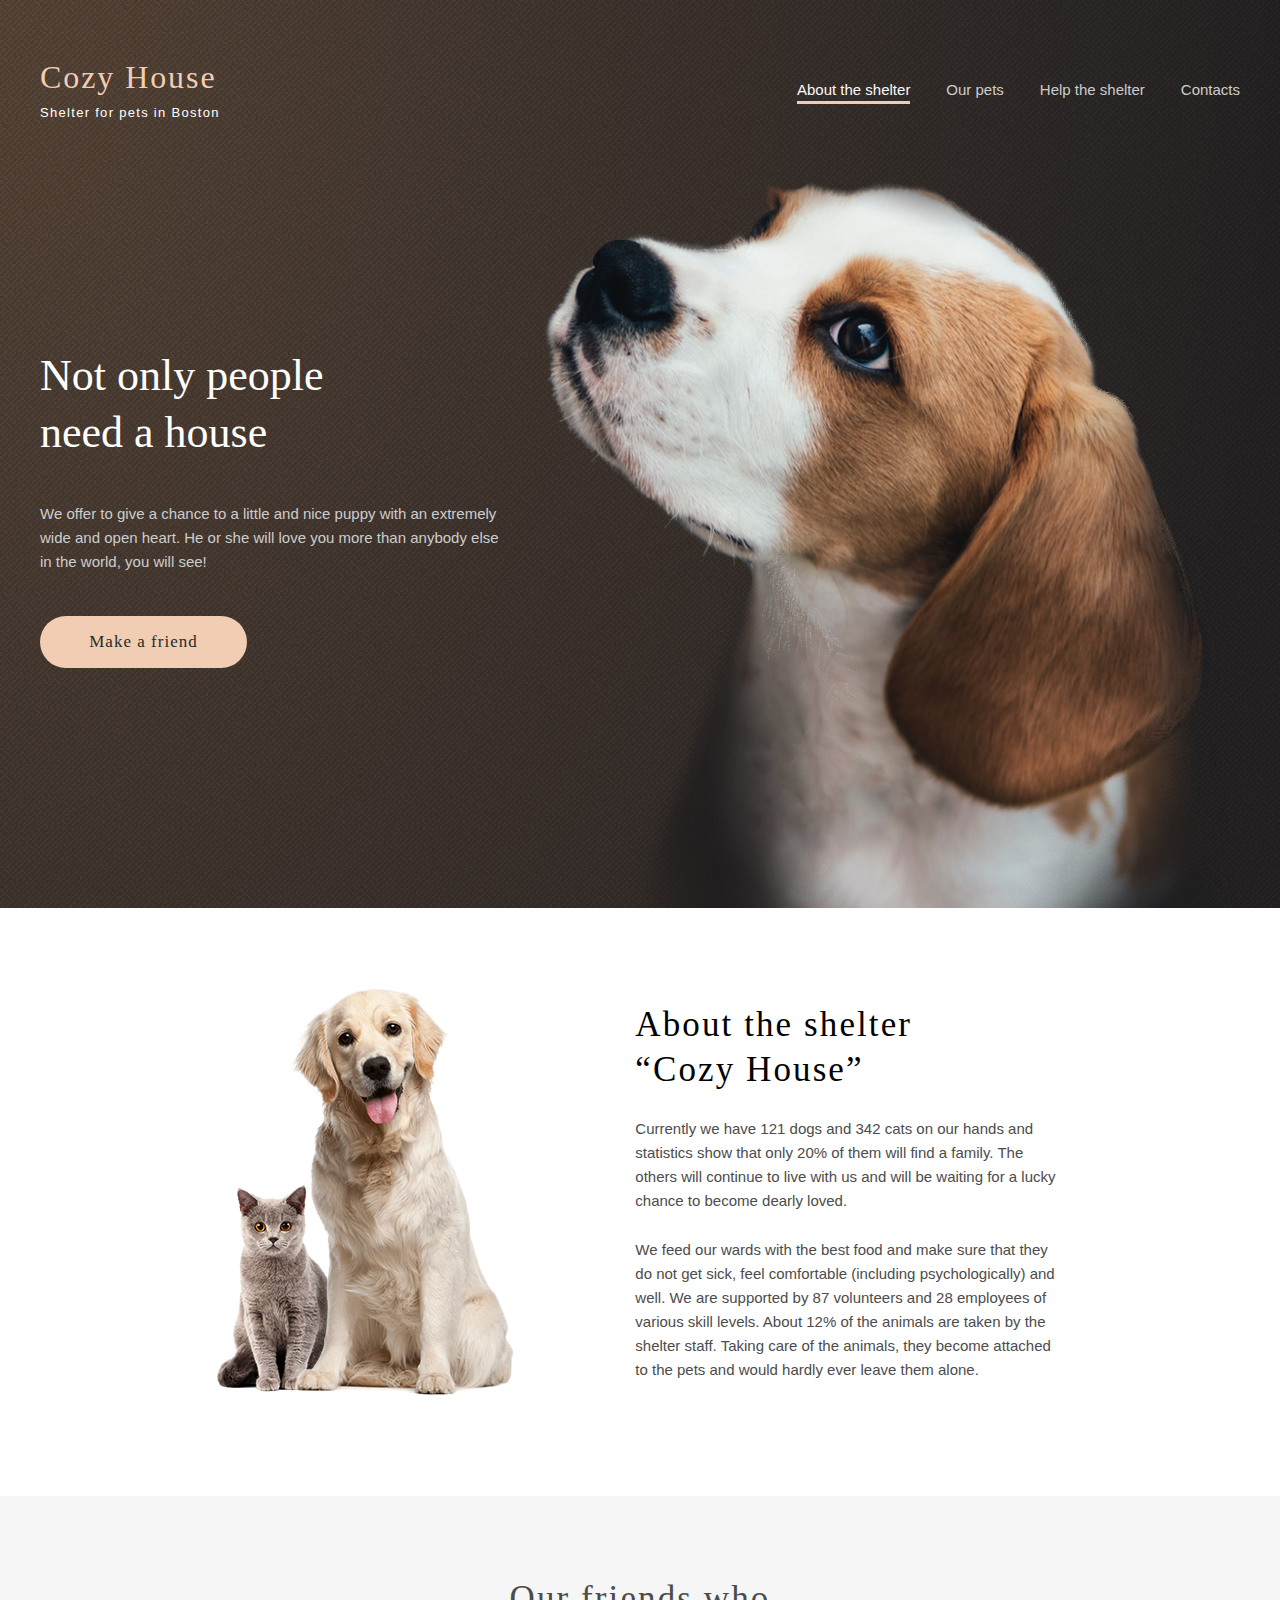
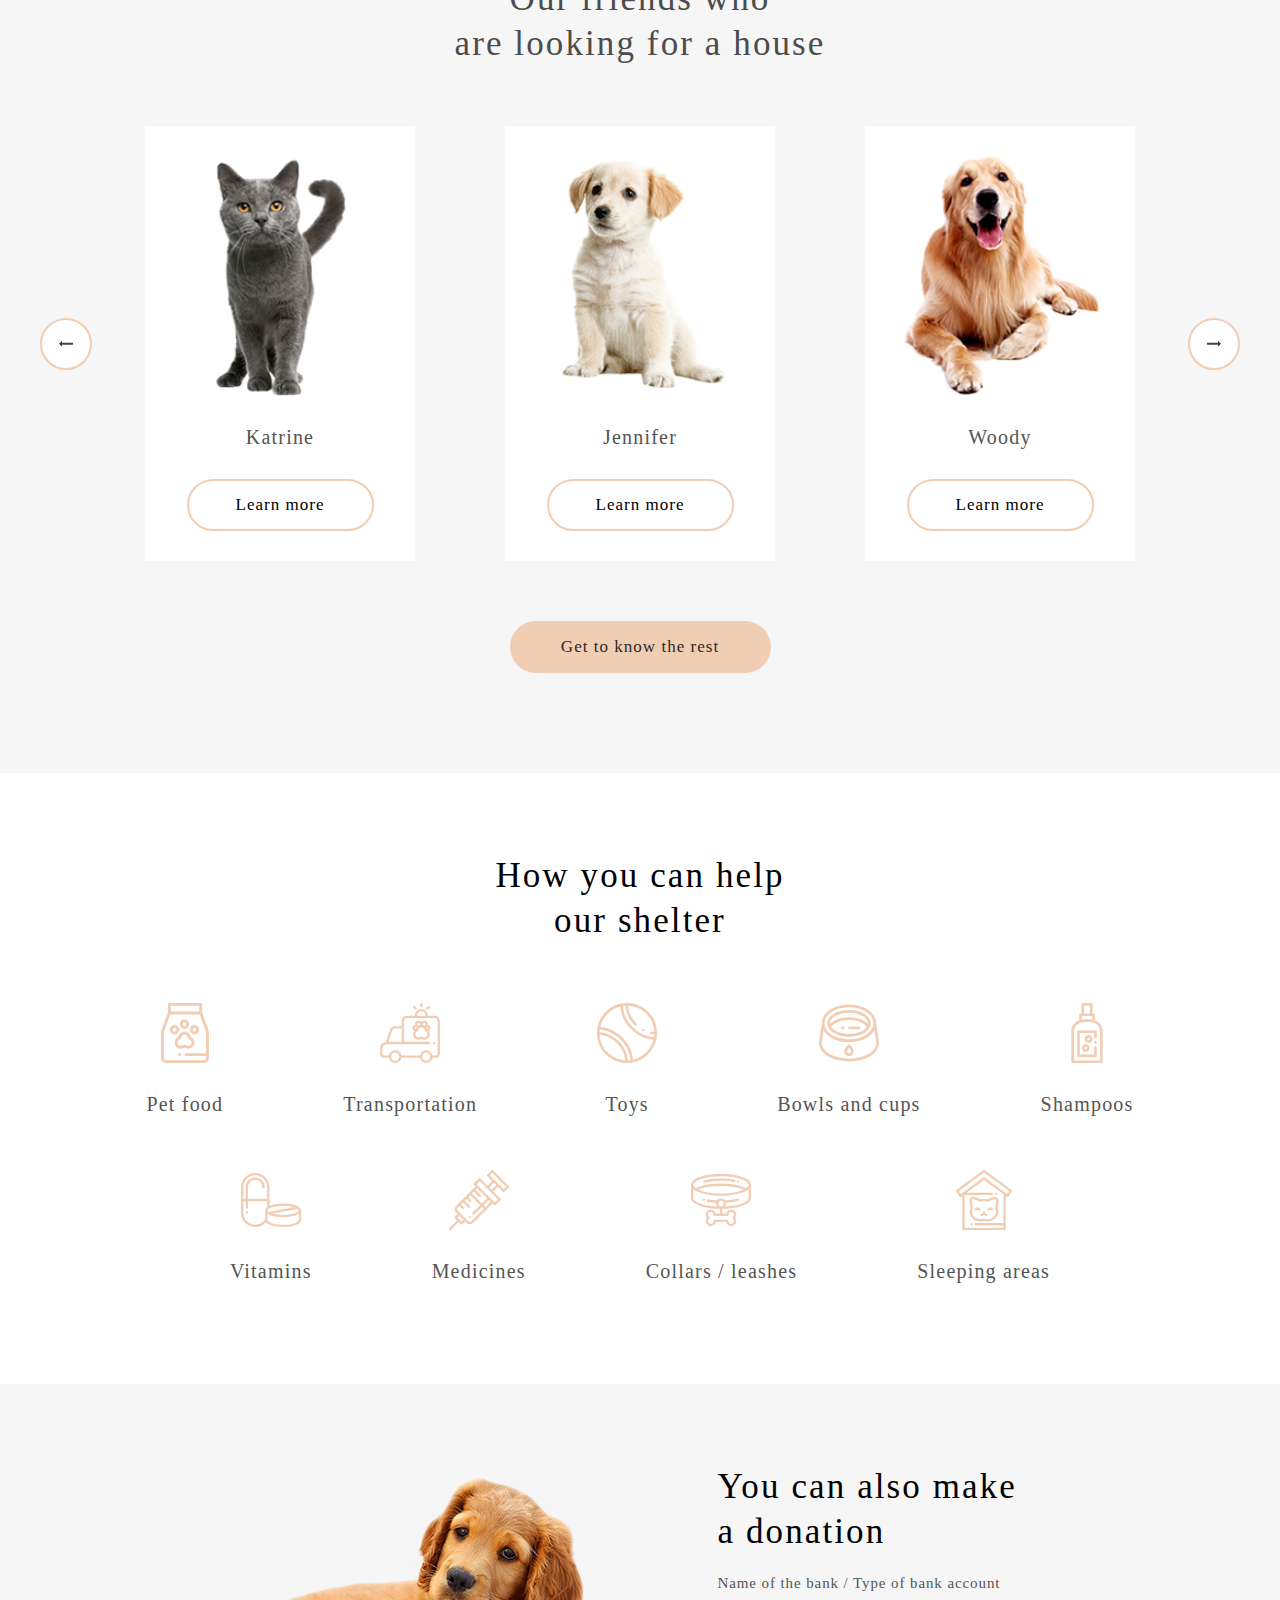
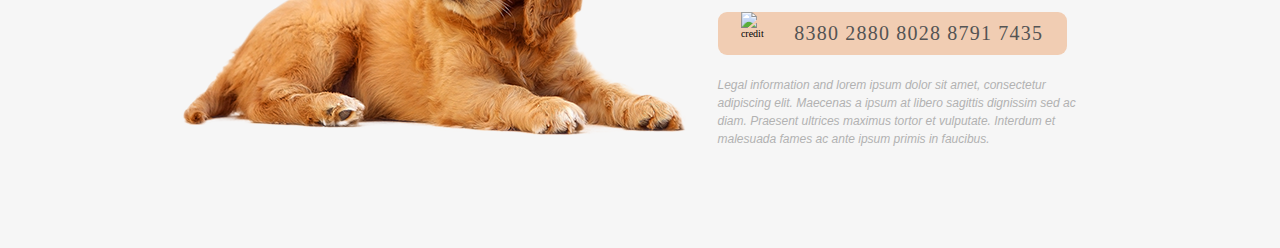
==== shelter/pages/main/index.html @ b7653035 "feat: add donation section" ====
<!DOCTYPE html>
<html lang="en">
<head>
    <meta charset="UTF-8">
    <meta name="viewport" content="width=device-width, initial-scale=1.0">
    <title>Shelter</title>
    <link rel="stylesheet" href="style.css">
</head>
<body>
    <header>
        <div class="wrapper">
            <div class="logo">
                <div class="logo-title">
                    <h1>Cozy House</h1>
                </div>
                <div class="logo-subtitle">Shelter for pets in Boston</div>
            </div>
            <nav class="navigation">
                <ul class="menu">
                    <li><a class="list-current" href="#">About the shelter</a></li>
                    <li><a class="list" href="">Our pets</a></li>
                    <li><a class="list" href="">Help the shelter</a></li>
                    <li><a class="list" href="">Contacts</a></li>
                </ul>
            </nav>
        </div>
    </header>
    <main>
        <section class="hero">
            <div class="content section-hero">
            <div class="hero-content">
                <h2 class="hero-content-title">Not only people need a house</h2>
                <p class="hero-content-text">We offer to give a chance to a little and nice puppy with an extremely wide and open heart. He or she will love you more than anybody else in the world, you will see!</p>
                <button class="btn hero-btn">Make a friend</button>
            </div>
            <img class="hero-img" src="../../assets/images/start-screen/start-screen-puppy.png"/>
        </div>
        </section>
        <section class="about">
            <div class="content section-about">
                <img class="about-pets-img" src="../../assets/images/about-pets.png" alt="about pets"/>
                <div class="about-text">
                    <h3 class="about-text-title">About the shelter “Cozy House”</h3>
                    <p class="about-text-p">Currently we have 121 dogs and 342 cats on our hands and statistics show that only 20% of them will find a family. The others will continue to live with us and will be waiting for a lucky chance to become dearly loved.</p>
                    <p class="about-text-p">We feed our wards with the best food and make sure that they do not get sick, feel comfortable (including psychologically) and well. We are supported by 87 volunteers and 28 employees of various skill levels. About 12% of the animals are taken by the shelter staff. Taking care of the animals, they become attached to the pets and would hardly ever leave them alone.</p>
                </div>
            </div>
        </section>
        <section class="pets">
            <div class="content pets-content">
                <div class="pets-heading">
                    <h3>Our friends who</h3>
                    <h3>are looking for a house</h3>
                </div>
                <div class="pets-slider">
                    <div>
                        <button class="arrow">
                            <img class="arrow-img" src="../../assets/icons/arrow.svg" alt="Left arrow"/>
                        </button>
                    </div>
                    <div class="pets-slider-cont">
                        <div class="card">
                            <img class="card-img" src="../../assets/images/pets/pets-cat-katrine.png" alt="Katrine" />
                            <h4>Katrine</h4>
                            <button class="card-btn">Learn more</button>
                        </div>
                        <div class="card">
                            <img class="card-img" src="../../assets/images/pets/pets-dog-jennifer.png" alt="Jennifer" />
                            <h4>Jennifer</h4>
                            <button class="card-btn">Learn more</button>
                        </div>
                        <div class="card">
                            <img class="card-img" src="../../assets/images/pets/pets-dog-woody.png" alt="Woody" />
                            <h4>Woody</h4>
                            <button class="card-btn">Learn more</button>
                        </div>
                    </div>
                    <div>
                        <button class="arrow">
                            <img id="right" src="../../assets/icons/arrow.svg" alt="Right arrow"/>
                        </button>
                    </div>
                </div>
                <div class="pets-button">
                    <button class="btn pets-btn">Get to know the rest</button>
                </div>
            </div>
        </section>
        <section class="help">
            <div class="content help-content">
                <div class="help-heading">
                    <h3>How you can help</h3>
                        <h3>our shelter</h3>
                </div>
                <div class="help-list">
                    <div class="list-item">
                        <img src="../../assets/icons/help/pet-food.svg" alt="" class="item-img">
                        <h4>Pet food</h4>
                    </div>
                    <div class="list-item">
                        <img src="../../assets/icons/help/transportation.svg" alt="" class="item-img">
                        <h4>Transportation</h4>
                    </div>
                    <div class="list-item">
                        <img src="../../assets/icons/help/toys.svg" alt="" class="item-img">
                        <h4>Toys</h4>
                    </div>
                    <div class="list-item">
                        <img src="../../assets/icons/help/bowl.svg" alt="" class="item-img">
                        <h4>Bowls and cups</h4>
                    </div>
                    <div class="list-item">
                        <img src="../../assets/icons/help/shampoo.svg" alt="" class="item-img">
                        <h4>Shampoos</h4>
                    </div>
                    <div class="list-item">
                        <img src="../../assets/icons/help/vitamins.svg" alt="" class="item-img">
                        <h4>Vitamins</h4>
                    </div>
                    <div class="list-item">
                        <img src="../../assets/icons/help/medicines.svg" alt="" class="item-img">
                        <h4>Medicines</h4>
                    </div>
                    <div class="list-item">
                        <img src="../../assets/icons/help/collars.svg" alt="" class="item-img">
                        <h4>Collars / leashes</h4>
                    </div>
                    <div class="list-item">
                        <img src="../../assets/icons/help/sleeping-area.svg" alt="" class="item-img">
                        <h4>Sleeping areas</h4>
                    </div>
                </div>
            </div>
        </section>
        <section class="donation">
            <div class="content donation-content">
                <img src="../../assets/images/donation-dog.png" alt="donation dog" class="donation-dog">
                <div class="donation-information">
                    <h3>You can also make a donation</h3>
                    <p class="inf-subh">Name of the bank / Type of bank account</p>
                    <div class="credit-card">
                        <img class="credit-img" src="../../assets/icons/credit-card" alt="credit" />
                        <span class="credit-number">8380 2880 8028 8791 7435</span>
                    </div>
                    <p class="legal-info">Legal information and lorem ipsum dolor sit amet, consectetur adipiscing elit. Maecenas a ipsum at libero sagittis dignissim sed ac diam. Praesent ultrices maximus tortor et vulputate. Interdum et malesuada fames ac ante ipsum primis in faucibus.</p>
                </div>
            </div>
        </section>
    </main>
</body>
</html>
---- shelter/pages/main/style.css ----
* {
  margin: 0;
  padding: 0;
  box-sizing: border-box;
}
:root {
  font-size: 10px;

  --font15: 1.5rem;
  --font35: 3.5rem;
  --font17: 1.7rem;

  --letter-spacing: 0.06em;

  --width1200: 120rem;
  --margin-top: 8rem;
  --margin-top-p: 18rem;
  --margin-bottom: 10rem;

  --color-primary: #f1cdb3;
  --color-light-l: #cdcdcd;
  --color-light-xl: #ffffff;
  --color-light-l2: #f6f6f6;
  --color-dark-l: #545454;
  --color-dark-xl: #4c4c4c;
  --color-dark-xl2: #292929;
  --color-dark-m: #b2b2b2;
}

h3 {
  font-size: var(--font35);
  font-family: Georgia;
  font-style: normal;
  font-weight: 400;
  line-height: 4.5rem;
  letter-spacing: var(--letter-spacing);
}
h4 {
  font-family: Georgia;
  font-size: 2rem;
  font-style: normal;
  font-weight: 400;
  line-height: 2.3rem;
  letter-spacing: 0.06em;
  text-align: center;
}

.btn {
  font-family: Georgia;
  font-size: var(--font17);
  font-style: normal;
  font-weight: 400;
  line-height: 2.2rem;
  letter-spacing: var(--letter-spacing);
  border: none;
  border-radius: 10rem;
  color: var(--color-dark-xl2);
  background-color: var(--color-primary);
}

.btn:hover {
  cursor: pointer;
}

.content {
  max-width: var(--width1200);
  width: 100%;
  margin: 0 auto;
}

/* ------------------------------------ header --------------------------------------*/
header {
  width: 100%;
  margin: 0 auto;
  position: absolute;
}

.wrapper {
  max-width: var(--width1200);
  width: 100%;
  margin: 0 auto;
  height: 60px;
  display: flex;
  flex-direction: row;
  margin-top: 60px;
  justify-content: space-between;
  align-items: center;
}

.logo-title h1 {
  font-family: Georgia;
  font-size: 3.2rem;
  font-style: normal;
  font-weight: 400;
  line-height: var(--font35);
  letter-spacing: var(--letter-spacing);
  text-align: left;
  color: var(--color-primary);
}
.logo-subtitle {
  font-family: Arial;
  font-size: 1.3rem;
  font-style: normal;
  font-weight: 400;
  line-height: var(--font15);
  letter-spacing: 0.1em;
  text-align: left;
  color: var(--color-light-xl);
  text-align: center;
  margin-top: 1rem;
}

.navigation {
  width: 36.92%;
  min-width: 34rem;
}
.menu {
  display: flex;
  flex-direction: row;
  justify-content: space-between;
  list-style: none;
}

.list {
  font-family: Arial;
  font-size: var(--font15);
  font-style: normal;
  font-weight: 400;
  line-height: 2.4rem;
  letter-spacing: 0px;
  text-align: left;
  color: var(--color-light-l);
  text-decoration: none;
}

.list-current {
  color: #fafafa;
  font-family: Arial;
  font-size: var(--font15);
  font-style: normal;
  font-weight: 400;
  line-height: 2.4rem;
  letter-spacing: 0px;
  text-align: left;
  text-decoration: none;
  padding-bottom: 3px;
  border-bottom: 3px solid var(--color-primary);
}
/* ------------------------------------ section hero -----------------------------------*/
.hero {
  padding-top: 18rem;
  background: url(../../assets/images/noise_transparent@2x.png),
    radial-gradient(100% 215.42% at 0% 0%, #5b483a 0%, #262425 100%), #211f20;
}

.section-hero {
  display: flex;
  flex-direction: row;
  align-items: center;
  justify-content: space-between;
}

.hero-content {
  display: flex;
  flex-direction: column;
  justify-content: space-between;
  width: 38.3%;
  height: 32.1rem;
  margin-bottom: 7.4rem;
}
.hero-content-title {
  width: 67.39%;
  font-family: Georgia;
  font-size: 4.4rem;
  font-style: normal;
  font-weight: 400;
  line-height: 5.7rem;
  letter-spacing: 0em;
  text-align: left;
  color: var(--color-light-xl);
}
.hero-content-text {
  font-family: Arial;
  font-size: var(--font15);
  font-style: normal;
  font-weight: 400;
  line-height: 2.4rem;
  letter-spacing: 0px;
  text-align: left;
  color: var(--color-light-l);
}

.hero-btn {
  width: 20.7rem;
  height: 5.2rem;
  text-align: center;
}

.hero-img {
  width: 58.17%;
}

/* ------------------------------------ section about -----------------------------------*/
.section-about {
  height: 40.8rem;
  margin-top: var(--margin-top);
  margin-bottom: var(--margin-bottom);
  display: flex;
  flex-direction: row;
  justify-content: space-evenly;
  align-items: center;
}
.about-pets-img {
  width: 35.4rem;
  padding-left: 5.4rem;
}

.about-text {
  display: flex;
  flex-direction: column;
  width: 48.4rem;
  padding-right: 5.4rem;
  height: 38rem;
  justify-content: space-between;
}
.about-text-title {
  text-align: left;
  width: 86%;
  height: 9rem;
}
.about-text-p {
  font-family: Arial;
  font-size: var(--font15);
  font-style: normal;
  font-weight: 400;
  line-height: 2.4rem;
  letter-spacing: 0px;
  text-align: left;
  color: var(--color-dark-xl);
}

/* ------------------------------------ section pets -----------------------------------*/
.pets {
  background-color: var(--color-light-l2);
  padding-top: var(--margin-top);
  padding-bottom: var(--margin-bottom);
}
.pets-content {
  height: 69.7rem;
  display: flex;
  flex-direction: column;
  justify-content: space-between;
}
.pets-heading {
  height: 9rem;
  max-width: 33.33%;
  margin: 0 auto;
  text-align: center;
  color: var(--color-dark-xl);
}
.pets-slider {
  max-height: 43.5rem;
  display: flex;
  flex-direction: row;
  justify-content: space-between;
  align-items: center;
}

.pets-button {
  height: 5.2rem;
  width: 26.1rem;
  margin: 0 auto;
}
.pets-btn {
  width: 100%;
  height: 100%;
}

.arrow {
  width: 5.2rem;
  height: 5.2rem;
  border: solid 2px var(--color-primary);
  border-radius: 10rem;
  background-color: var(--color-light-xl);
}
.arrow-img {
  transform: translateY(0.17rem);
}
.arrow:hover {
  cursor: pointer;
}
#right {
  transform: translateY(0.17rem) rotate(180deg);
}

.pets-slider-cont {
  display: flex;
  flex-direction: row;
  justify-content: space-between;
  width: 99rem;
}

.card {
  width: 27rem;
  height: 43.5rem;
  background-color: var(--color-light-xl);
  display: flex;
  flex-direction: column;
  justify-content: space-evenly;
  align-items: center;
  color: var(--color-dark-l);
}
.card-img {
  min-height: 55.17%;
}

.card-btn {
  width: 18.7rem;
  height: 5.2rem;
  border: solid 2px var(--color-primary);
  border-radius: 10rem;
  background-color: var(--color-light-xl);

  font-family: Georgia;
  font-size: 1.7rem;
  font-style: normal;
  font-weight: 400;
  line-height: 2.2rem;
  letter-spacing: 0.06em;
}
.card-btn:hover {
  cursor: pointer;
}

/* ------------------------------------ section help -----------------------------------*/
.help {
  padding-top: var(--margin-top);
  padding-bottom: var(--margin-bottom);
}

.help-content {
  display: flex;
  flex-direction: column;
  justify-content: space-between;
  align-items: center;
  height: 43.1rem;
}
.help-heading {
  height: 9rem;
  text-align: center;
}
.help-list {
  width: 86%;
  height: 28.1rem;
  display: flex;
  flex-wrap: wrap;
  justify-content: safe center;
  column-gap: 12rem;
  row-gap: 5.2rem;
}
.list-item {
  height: 11.3rem;
  display: flex;
  flex-direction: column;
  justify-content: space-between;
  align-items: center;
  color: var(--color-dark-l);
}
.item-img {
  max-height: 6rem;
  max-width: 6rem;
}

/* ------------------------------------ section donation -----------------------------------*/
.donation {
  background-color: var(--color-light-l2);
  padding-top: var(--margin-top);
  padding-bottom: var(--margin-bottom);
}
.donation-content {
  display: flex;
  flex-direction: row;
  justify-content: center;
  align-items: center;
  column-gap: 3rem;
}

.donation-dog{
  height: 26.1rem;
}

.donation-information {
  display: flex;
  flex-direction: column;
  justify-content: space-between;
  width: 38rem;
  height: 28.4rem;
}

.donation-information h3{
  max-width: 79%;
}
.inf-subh {
  font-family: Georgia;
  font-style: normal;
  font-weight: normal;
  font-size: var(--font15);
  line-height: 110%;
  display: flex;
  align-items: center;
  letter-spacing: 0.06em;
  color: var(--color-dark-l);
}

.credit-card {
  height: 4.3rem;
  width: 34.9rem;
  border-radius: 0.9rem;
  background-color: var(--color-primary);
  display: flex;
  flex-direction: row;
  justify-content: space-evenly;
}
.credit-img {
  max-width: 3rem;
}
.credit-number {
  font-family: Georgia;
  font-style: normal;
  font-weight: normal;
  font-size: 2rem;
  line-height: 115%;
  display: flex;
  align-items: center;
  letter-spacing: 0.06em;
  color: var(--color-dark-l);
}

.legal-info {
  font-family: Arial;
  font-size: 1.2rem;
  font-style: italic;
  font-weight: 400;
  line-height: 1.8rem;
  letter-spacing: 0px;
  text-align: left;
  color: var(--color-dark-m);
}
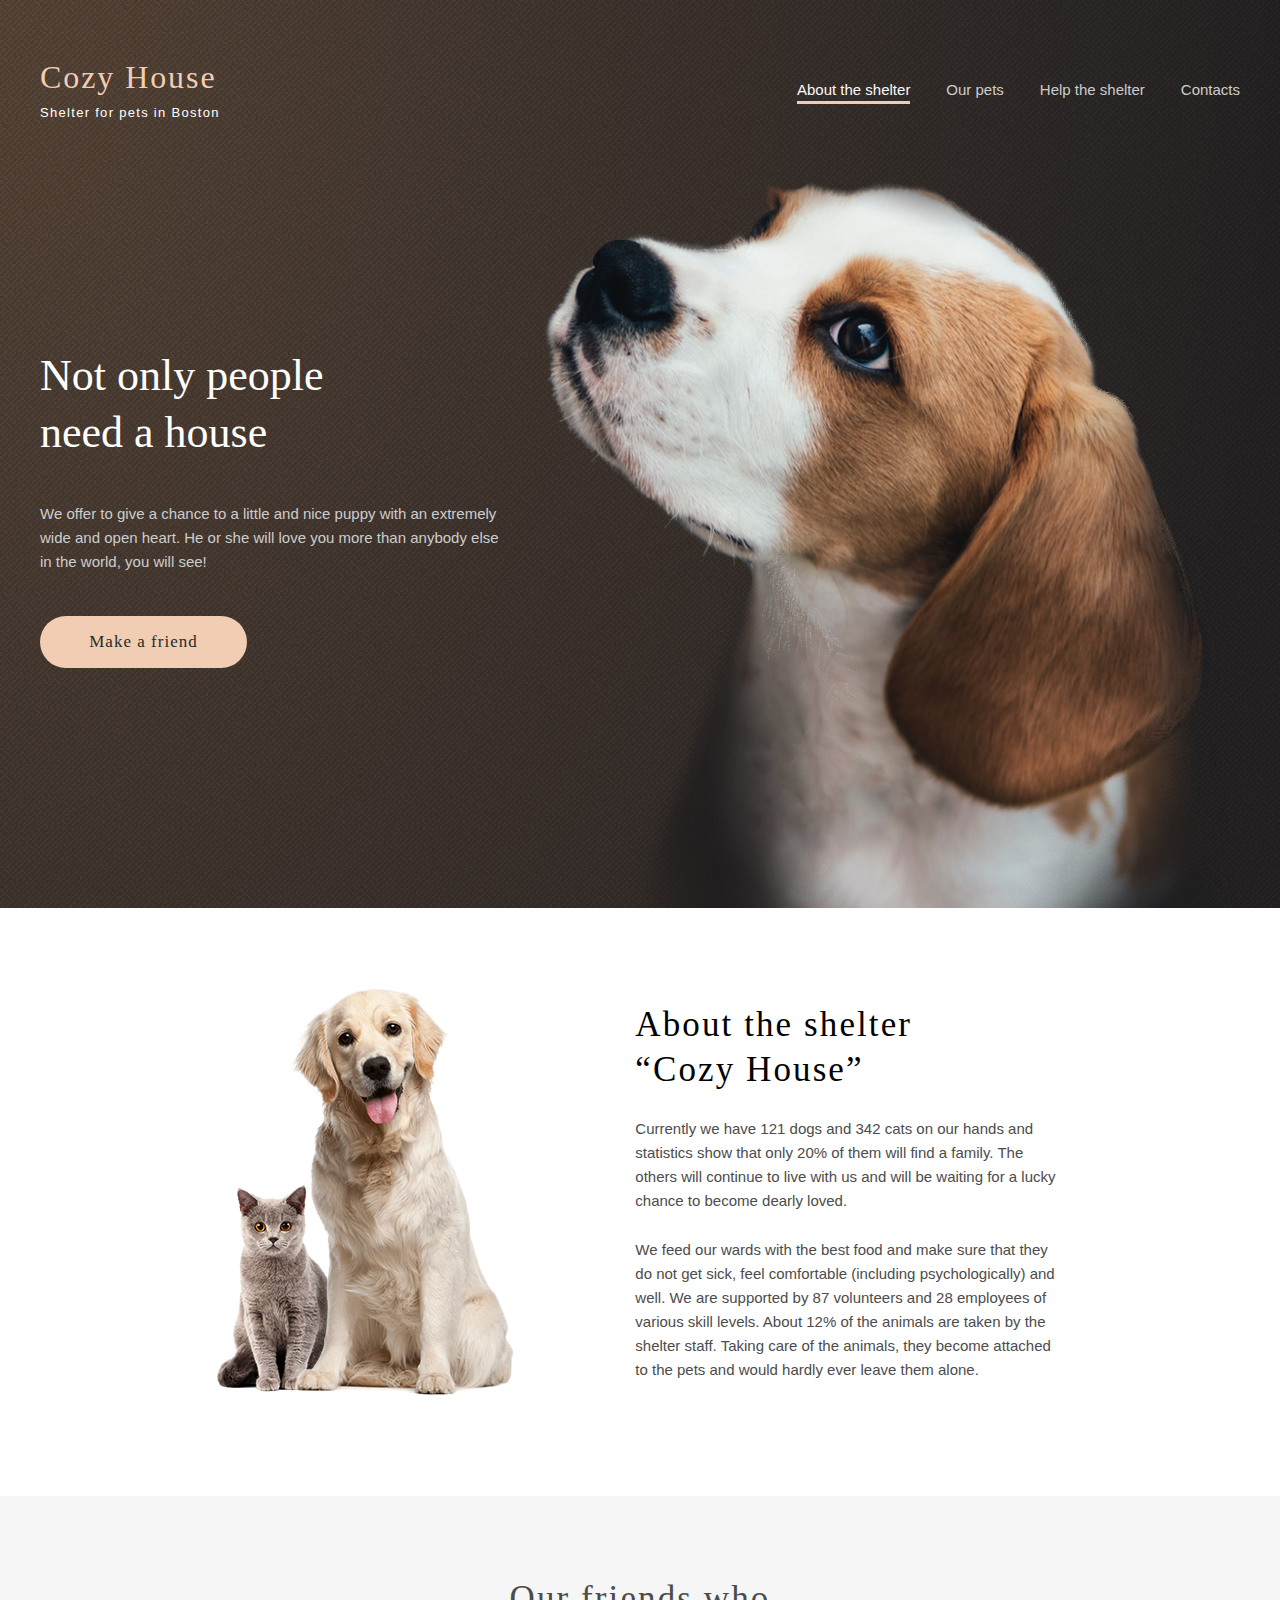
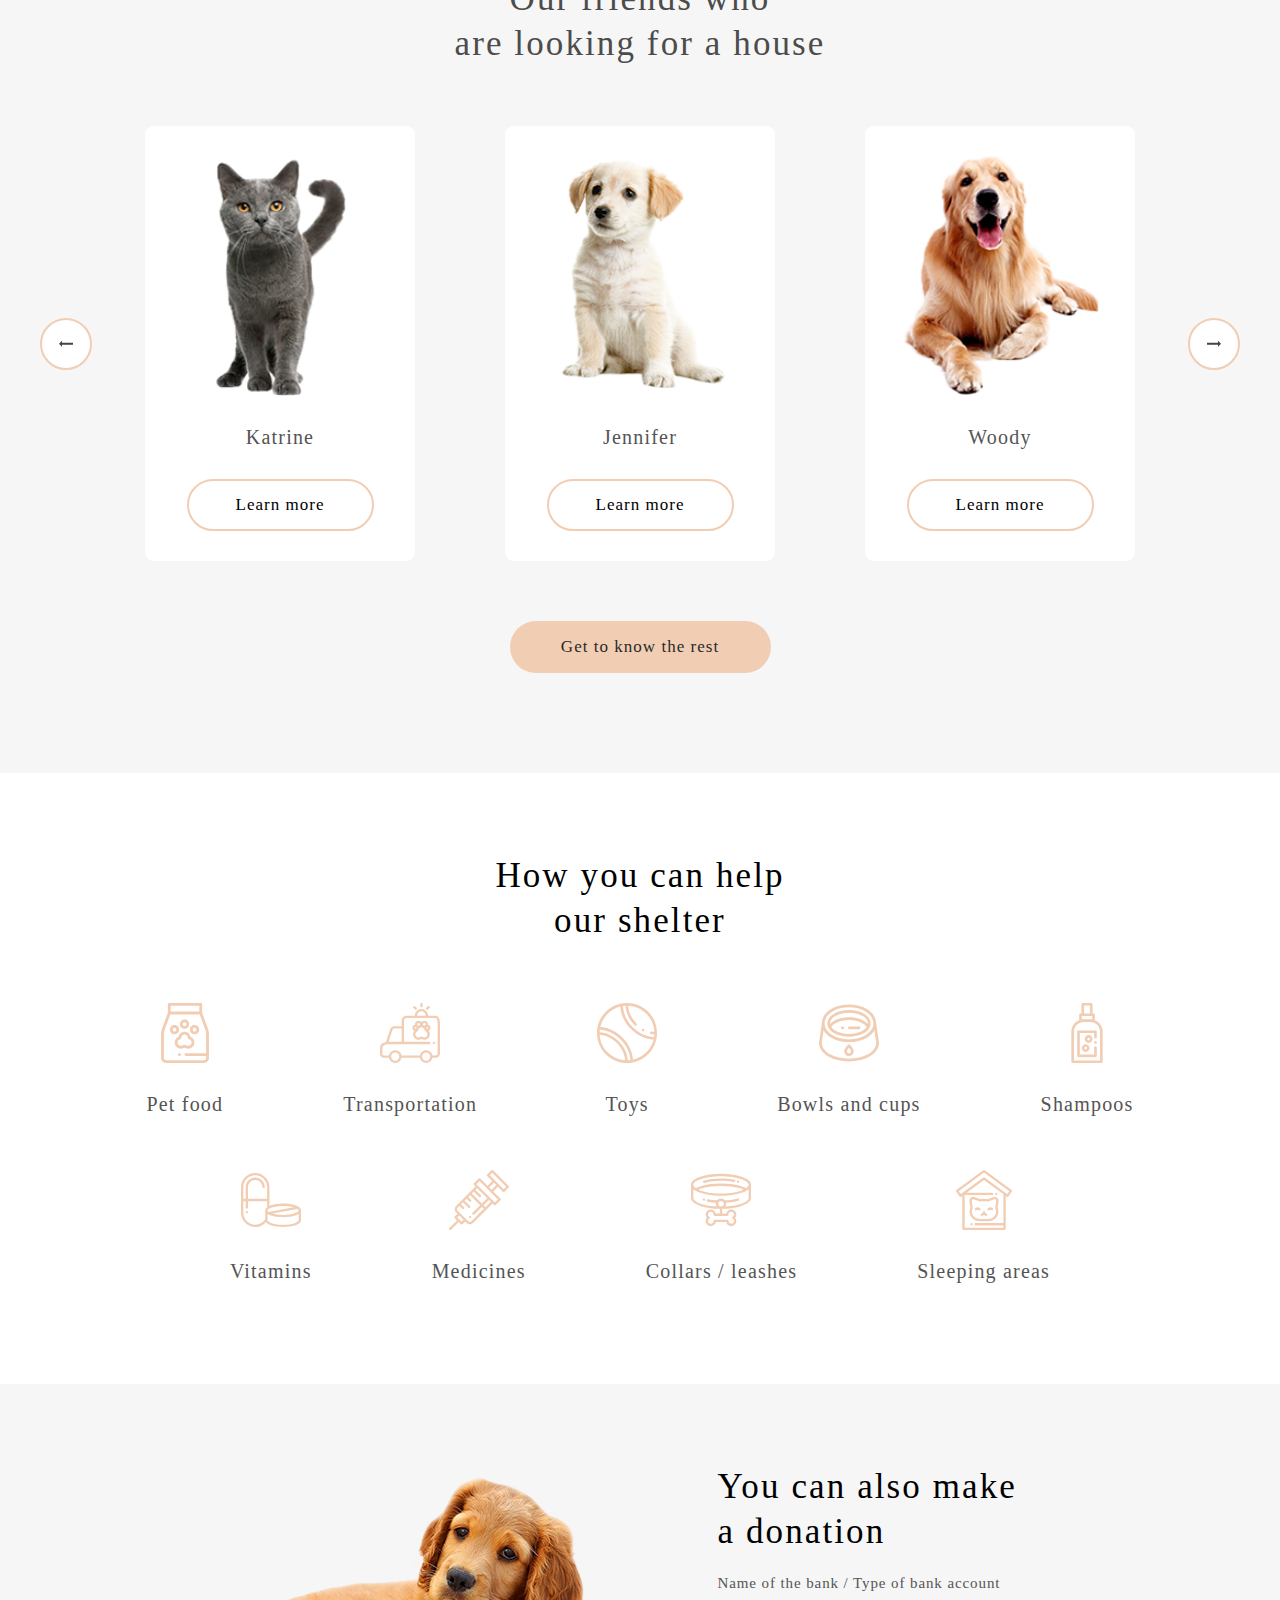
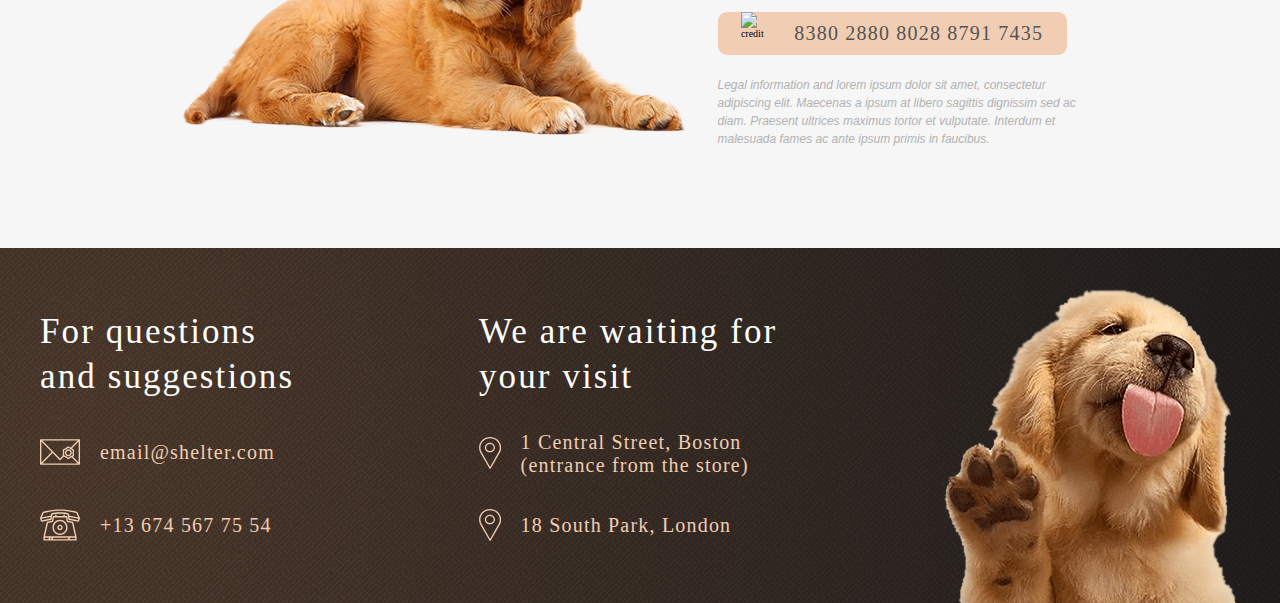
==== commit 958b331f: "fix: few fixies" ====
--- a/shelter/pages/main/index.html
+++ b/shelter/pages/main/index.html
@@ -139,13 +139,53 @@
                     <h3>You can also make a donation</h3>
                     <p class="inf-subh">Name of the bank / Type of bank account</p>
                     <div class="credit-card">
+                        
                         <img class="credit-img" src="../../assets/icons/credit-card" alt="credit" />
-                        <span class="credit-number">8380 2880 8028 8791 7435</span>
+                        <span class="credit-number"><a class="crdtnmbr" href="#">8380 2880 8028 8791 7435</a></span>
                     </div>
                     <p class="legal-info">Legal information and lorem ipsum dolor sit amet, consectetur adipiscing elit. Maecenas a ipsum at libero sagittis dignissim sed ac diam. Praesent ultrices maximus tortor et vulputate. Interdum et malesuada fames ac ante ipsum primis in faucibus.</p>
                 </div>
             </div>
         </section>
     </main>
+    <footer>
+        <div class="content footer-content">
+            <div class="contacts">
+                <h3>For questions and suggestions</h3>
+                <div class="mail">
+                    <a href="mailto:email@shelter.com"><img src="../../assets/icons/mail.svg" alt="email" /></a>
+                    <h4><a href="mailto:email@shelter.com">
+                        email@shelter.com
+                    </a></h4>
+                </div>
+                <div class="phone">
+                    <a href="tel:+136745677554"><img src="../../assets/icons/telephone.svg" alt="phone" /></a>
+                    <h4><a href="tel:+136745677554">
+                        +13 674 567 75 54
+                    </a></h4>
+                </div>
+            </div>
+            <div class="location">
+                <h3>We are waiting for your visit</h3>
+                <div class="loc">
+                    <a target="_blank" href="https://www.google.com/maps/place/Central+St,+Boston,+MA,+%D0%A1%D0%A8%D0%90/@42.3589981,-71.0537418,17.78z/data=!4m5!3m4!1s0x89e370865345ba21:0x44f6c81aa9436fb7!8m2!3d42.3588393!4d-71.0529417">
+                    <img src="../../assets/icons/pin.svg" alt="" class="pin">
+                    </a>
+                    <h4><a target="_blank" href="https://www.google.com/maps/place/Central+St,+Boston,+MA,+%D0%A1%D0%A8%D0%90/@42.3589981,-71.0537418,17.78z/data=!4m5!3m4!1s0x89e370865345ba21:0x44f6c81aa9436fb7!8m2!3d42.3588393!4d-71.0529417">
+                        1 Central Street, Boston (entrance from the store)
+                    </a></h4>
+                </div>
+                <div class="loc">
+                    <a target="_blank" href="https://www.google.com/maps/place/%D0%AE%D0%B3+%D0%9F%D0%B0%D1%80%D0%BA,+%D0%A4%D1%83%D0%BB%D1%85%D1%8D%D0%BC/@51.4693849,-0.1970964,537m/data=!3m2!1e3!4b1!4m5!3m4!1s0x48760f79376fa0e3:0x202ac3af5c1ea4ec!8m2!3d51.4693849!4d-0.1949077">
+                    <img src="../../assets/icons/pin.svg" alt="" class="pin">
+                    </a>
+                    <h4><a target="_blank" href="https://www.google.com/maps/place/%D0%AE%D0%B3+%D0%9F%D0%B0%D1%80%D0%BA,+%D0%A4%D1%83%D0%BB%D1%85%D1%8D%D0%BC/@51.4693849,-0.1970964,537m/data=!3m2!1e3!4b1!4m5!3m4!1s0x48760f79376fa0e3:0x202ac3af5c1ea4ec!8m2!3d51.4693849!4d-0.1949077">
+                        18 South Park, London
+                    </a></h4>
+                </div>
+            </div>
+            <img src="../../assets/images/footer/footer-puppy.png" alt="footer-puppy" class="ftr-puppy">
+        </div>
+    </footer>
 </body>
 </html>--- a/shelter/pages/main/style.css
+++ b/shelter/pages/main/style.css
@@ -3,6 +3,11 @@
   padding: 0;
   box-sizing: border-box;
 }
+
+*:focus {
+  outline: none;
+}
+
 :root {
   font-size: 10px;
 
@@ -11,6 +16,7 @@
   --font17: 1.7rem;
 
   --letter-spacing: 0.06em;
+  --line-height: 2.4rem;
 
   --width1200: 120rem;
   --margin-top: 8rem;
@@ -18,6 +24,7 @@
   --margin-bottom: 10rem;
 
   --color-primary: #f1cdb3;
+  --color-primary-light: #FDDCC4;
   --color-light-l: #cdcdcd;
   --color-light-xl: #ffffff;
   --color-light-l2: #f6f6f6;
@@ -60,6 +67,10 @@
 
 .btn:hover {
   cursor: pointer;
+  background-color: var(--color-primary-light);
+}
+.btn:active{
+  border: none;
 }
 
 .content {
@@ -126,7 +137,7 @@
   font-size: var(--font15);
   font-style: normal;
   font-weight: 400;
-  line-height: 2.4rem;
+  line-height: var(--line-height);
   letter-spacing: 0px;
   text-align: left;
   color: var(--color-light-l);
@@ -139,7 +150,7 @@
   font-size: var(--font15);
   font-style: normal;
   font-weight: 400;
-  line-height: 2.4rem;
+  line-height: var(--line-height);
   letter-spacing: 0px;
   text-align: left;
   text-decoration: none;
@@ -184,7 +195,7 @@
   font-size: var(--font15);
   font-style: normal;
   font-weight: 400;
-  line-height: 2.4rem;
+  line-height: var(--line-height);
   letter-spacing: 0px;
   text-align: left;
   color: var(--color-light-l);
@@ -233,7 +244,7 @@
   font-size: var(--font15);
   font-style: normal;
   font-weight: 400;
-  line-height: 2.4rem;
+  line-height: var(--line-height);
   letter-spacing: 0px;
   text-align: left;
   color: var(--color-dark-xl);
@@ -288,6 +299,7 @@
 }
 .arrow:hover {
   cursor: pointer;
+  background-color: var(--color-primary);
 }
 #right {
   transform: translateY(0.17rem) rotate(180deg);
@@ -309,6 +321,10 @@
   justify-content: space-evenly;
   align-items: center;
   color: var(--color-dark-l);
+  border-radius: 0.9rem;
+}
+.card:hover{
+  border: solid 1px var(--color-primary);
 }
 .card-img {
   min-height: 55.17%;
@@ -330,6 +346,8 @@
 }
 .card-btn:hover {
   cursor: pointer;
+  background-color: var(--color-primary-light);
+  border: none;
 }
 
 /* ------------------------------------ section help -----------------------------------*/
@@ -421,6 +439,10 @@
   flex-direction: row;
   justify-content: space-evenly;
 }
+.credit-card:hover{
+  background-color: var(--color-primary-light);
+}
+
 .credit-img {
   max-width: 3rem;
 }
@@ -433,6 +455,11 @@
   display: flex;
   align-items: center;
   letter-spacing: 0.06em;
+  color: var(--color-dark-l);
+}
+.crdtnmbr {
+  text-decoration: none;
+  display: block;
   color: var(--color-dark-l);
 }
 
@@ -446,3 +473,85 @@
   text-align: left;
   color: var(--color-dark-m);
 }
+
+/* ------------------------------------ footer -----------------------------------*/
+footer{
+  height: 35.5rem;
+  background: url(../../assets/images/noise_transparent@2x.png),
+  radial-gradient(110.67% 538.64% at 5.73% 50%, #513D2F 0%, #1A1A1C 100%), #211F20;
+}
+
+.footer-content{
+  display: flex;
+  flex-direction: row;
+  justify-content: space-between;
+  align-items: center;
+  height: 100%;
+}
+.footer-content h3{
+  color: var(--color-light-xl);
+}
+
+.contacts{
+  Width: 27.9rem;
+  Height: 23.4rem;
+  display: flex;
+  flex-direction: column;
+  justify-content: space-between;
+}
+.contacts h4{
+  color: var(--color-primary);
+}
+.mail{
+  display: flex;
+  flex-direction: row;
+  align-items:center;
+  transform: translateY(0.3rem);
+}
+.phone{
+  display: flex;
+  flex-direction: row;
+  align-items: center;
+  transform: translateY(0.4rem);
+}
+.mail img{
+  max-width: 4rem;
+  margin-right: 2rem;
+}
+.phone img{
+  max-width: 4rem;
+  margin-right: 2rem;
+}
+
+
+.location{
+  Width: 30.2rem;
+  Height: 23.4rem;
+  display: flex;
+  flex-direction: column;
+  justify-content: space-between;
+}
+.location h4{
+  color: var(--color-primary);
+  text-align: left;
+}
+.loc{
+  display: flex;
+  flex-direction: row;
+  align-items: center;
+}
+.footer-content a{
+  text-decoration: none;
+  color: var(--color-primary);
+}
+.footer-content a:hover{
+  color: var(--color-primary-light);
+}
+.pin{
+  max-height: 3.2rem;
+  margin-right: 2rem;
+}
+
+.ftr-puppy{
+  align-self: flex-end;
+}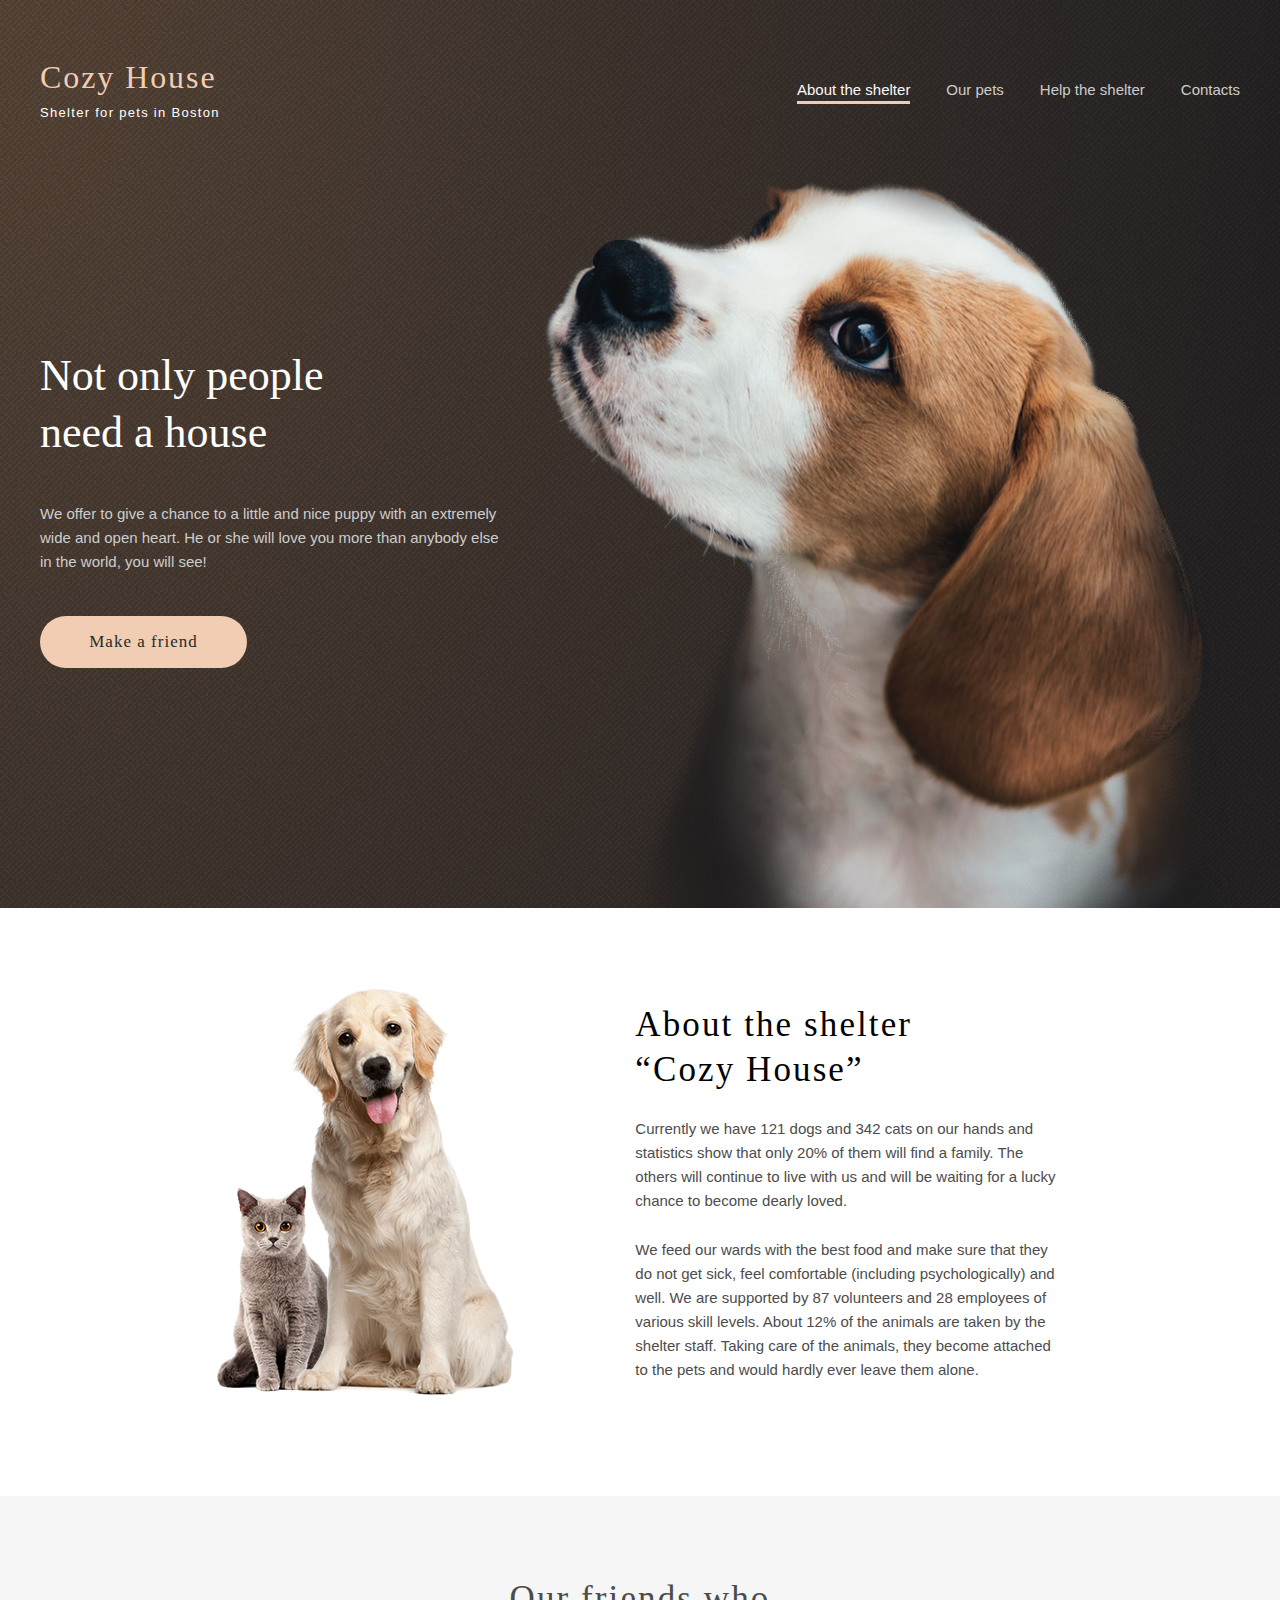
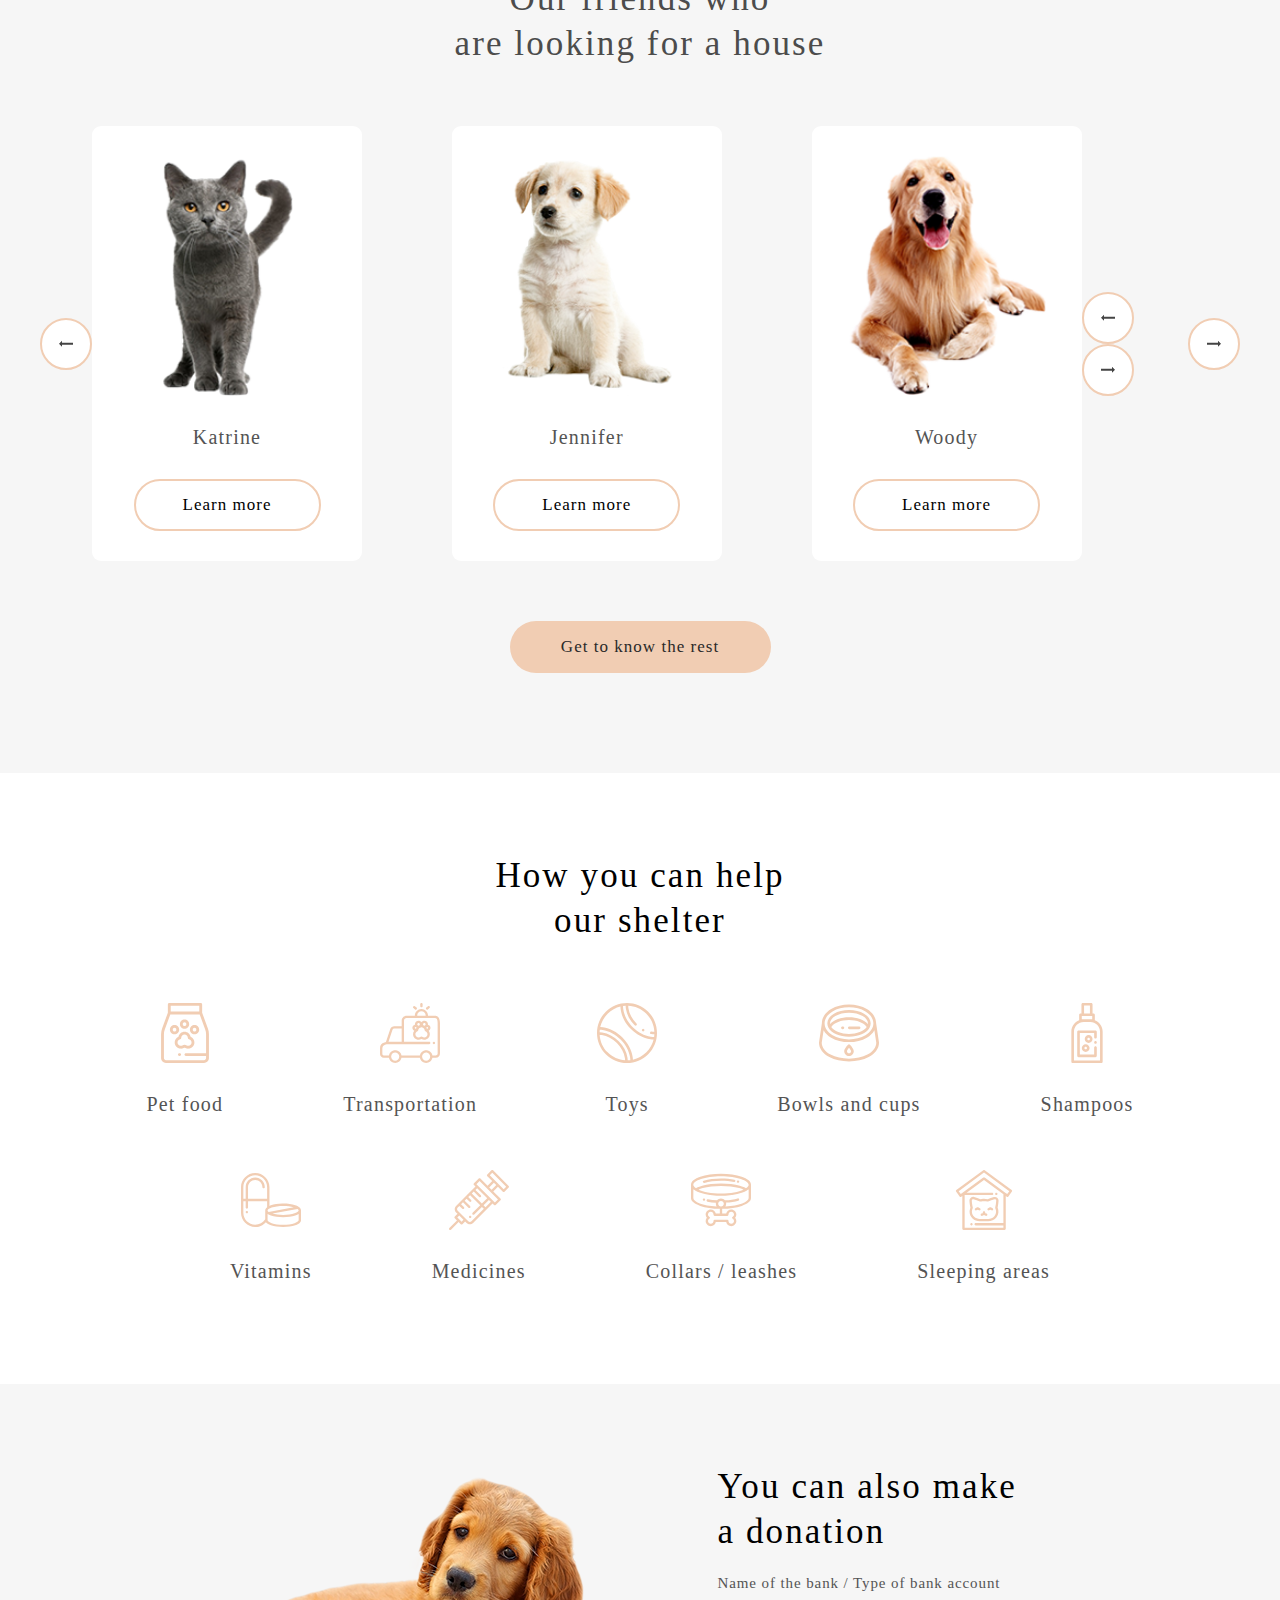
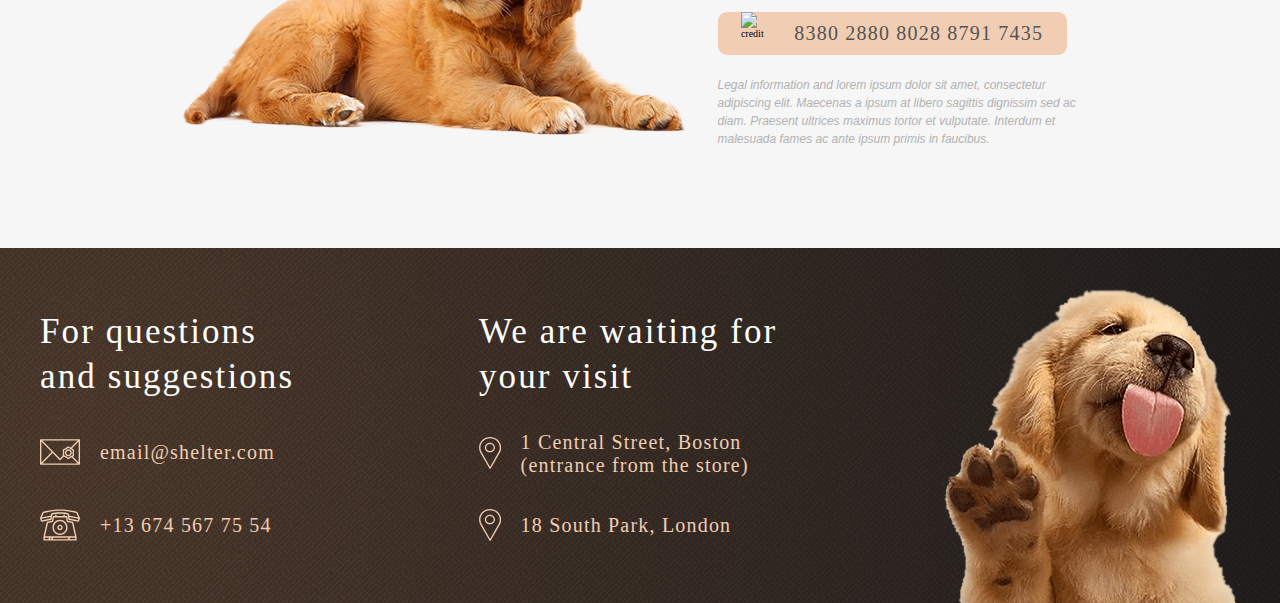
==== commit 0ded47b4: "feat: add modal window" ====
--- a/shelter/pages/main/index.html
+++ b/shelter/pages/main/index.html
@@ -5,6 +5,7 @@
     <meta name="viewport" content="width=device-width, initial-scale=1.0">
     <title>Shelter</title>
     <link rel="stylesheet" href="style.css">
+    <link rel="stylesheet" href="../../assets/modal.css">
 </head>
 <body>
     <header>
@@ -15,10 +16,13 @@
                 </div>
                 <div class="logo-subtitle">Shelter for pets in Boston</div>
             </div>
+            <nav class="burger">
+                <img src="../../assets/icons/burger.svg" alt="">
+            </nav>
             <nav class="navigation">
                 <ul class="menu">
                     <li><a class="list-current" href="#">About the shelter</a></li>
-                    <li><a class="list" href="">Our pets</a></li>
+                    <li><a class="list" href="../ourpets/pets.html">Our pets</a></li>
                     <li><a class="list" href="">Help the shelter</a></li>
                     <li><a class="list" href="">Contacts</a></li>
                 </ul>
@@ -53,7 +57,7 @@
                     <h3>are looking for a house</h3>
                 </div>
                 <div class="pets-slider">
-                    <div>
+                    <div class=arrow768>
                         <button class="arrow">
                             <img class="arrow-img" src="../../assets/icons/arrow.svg" alt="Left arrow"/>
                         </button>
@@ -64,18 +68,26 @@
                             <h4>Katrine</h4>
                             <button class="card-btn">Learn more</button>
                         </div>
-                        <div class="card">
+                        <div id="jennifer" class="card">
                             <img class="card-img" src="../../assets/images/pets/pets-dog-jennifer.png" alt="Jennifer" />
                             <h4>Jennifer</h4>
                             <button class="card-btn">Learn more</button>
                         </div>
-                        <div class="card">
+                        <div id="woody" class="card">
                             <img class="card-img" src="../../assets/images/pets/pets-dog-woody.png" alt="Woody" />
                             <h4>Woody</h4>
                             <button class="card-btn">Learn more</button>
                         </div>
                     </div>
-                    <div>
+                    <div id="arrow320">
+                        <button class="arrow">
+                            <img class="arrow-img" src="../../assets/icons/arrow.svg" alt="Left arrow"/>
+                        </button>
+                        <button class="arrow">
+                            <img id="right" src="../../assets/icons/arrow.svg" alt="Right arrow"/>
+                        </button>
+                    </div>
+                    <div class=arrow768>
                         <button class="arrow">
                             <img id="right" src="../../assets/icons/arrow.svg" alt="Right arrow"/>
                         </button>
@@ -84,6 +96,41 @@
                 <div class="pets-button">
                     <button class="btn pets-btn">Get to know the rest</button>
                 </div>
+            </div>
+
+            <!-- modal-window  -->
+            <div class="modal-window">
+                <div class="close-button" id="close-btn">
+                    <button class="arrow arr-opas">
+                        <img class="cancelsvg" src="../../assets/icons/cancel.svg" alt="">
+                    </button>
+                </div>
+                <div class="modal-content">
+                    <div class="modal-pets-img">
+                        <img class="mpi-img" src="" alt="pet">
+                    </div>
+                    <div class="modal-pets-text">
+                        <div class="mpt-header">
+                            <h3 id="modal-h3">Jennifer</h3>
+                            <h4 id="modal-h4">Dog - Labrador</h4>
+                        </div>
+                        <p class="mpt-text">
+                            Jennifer is a sweet 2 months old Labrador that is patiently waiting to find a new forever home. This girl really enjoys being able to go outside to run and play, but won't hesitate to play up a storm in the house if she has all of her favorite toys.
+                        </p>
+                        <div>
+                            <ul class="mpt-list">
+                                <li class="mpt-list-items"><b>Age: </b><span id="age">2 months</span></li>
+                                <li><b>Inoculations: </b><span id="inoc">none</span></li>
+                                <li><b>Diseases: </b><span id="diseas">none</span></li>
+                                <li><b>Parasites: </b><span id="parasites">none</span></li>
+                            </ul>
+                        </div>
+                    </div>
+                </div>
+            </div>
+            <!-- overlay -->
+            <div class="overlay">
+
             </div>
         </section>
         <section class="help">
@@ -188,4 +235,6 @@
         </div>
     </footer>
 </body>
+<script src="../../assets/pets.js"></script>
+<script src="../../assets/modal.js"></script>
 </html>--- a/shelter/assets/modal.css
+++ b/shelter/assets/modal.css
@@ -0,0 +1,248 @@
+/* ------------------------------------ modal-window -----------------------------------*/
+@media (min-width: 1280px) {
+    .modal-window {
+      width: 95.2rem;
+      height: 55.2rem;
+      position: fixed;
+      top: 50%;
+      left: 50%;
+      transform: translate(-50%, -50%) scale(0);
+      transition: 200ms ease-in-out;
+      z-index: 10;
+    }
+    .close-button {
+      width: 5.2rem;
+      height: 5.2rem;
+      position: fixed;
+      top: 0;
+      right: 1rem;
+    }
+    .arr-opas {
+      background-color: rgba(0,0,0,0);
+    }
+  
+    .modal-content {
+      width: 90rem;
+      height: 50rem;
+      position: fixed;
+      left: 0;
+      bottom: 0;
+      background-color: #fff;
+      border-radius: 0.9rem;
+    }
+    .modal-pets-img {
+      width: 55.55%;
+      height: 100%;
+    }
+    .mpi-img {
+      height: 85%;
+      margin: 0 auto;
+      position: relative;
+      top: 50%;
+      left: 50%;
+      transform: translate(-50%, -45%);
+    }
+  
+    .mpt-header h4 {
+      text-align: left;
+      margin-top: 1rem;
+    }
+    .modal-pets-text {
+      max-width: 39%;
+      height: 74%;
+      position: absolute;
+      top: 10%;
+      right: 2.2%;
+      display: flex;
+      flex-direction: column;
+      justify-content: space-between;
+    }
+    .mpt-text {
+      font-family: Georgia;
+      font-size: 1.5rem;
+      font-style: normal;
+      font-weight: 400;
+      line-height: 1.7rem;
+      letter-spacing: 0.06em;
+      text-align: left;
+    }
+    .mpt-list {
+      font-family: Georgia;
+      font-size: 1.5rem;
+      font-style: normal;
+      font-weight: 400;
+      line-height: 187%;
+      letter-spacing: 0.06em;
+      text-align: left;
+    }
+  }
+  @media (min-width: 768px) and (max-width: 1279px) {
+    .modal-window {
+      width: 68.2rem;
+      height: 40.2rem;
+      position: fixed;
+      top: 50%;
+      left: 50%;
+      transform: translate(-50%, -50%) scale(0);
+      transition: 200ms ease-in-out;
+      z-index: 10;
+    }
+    .close-button {
+      width: 5.2rem;
+      height: 5.2rem;
+      position: fixed;
+      top: 0;
+      right: 1rem;
+    }
+    .arr-opas {
+      background-color: rgba(0,0,0,0);
+    }
+  
+    .modal-content {
+      width: 63rem;
+      height: 35rem;
+      position: fixed;
+      left: 0;
+      bottom: 0;
+      background-color: #fff;
+      border-radius: 0.9rem;
+    }
+    .modal-pets-img {
+      width: 55.55%;
+      height: 100%;
+    }
+    .mpi-img {
+      height: 85%;
+      margin: 0 auto;
+      position: relative;
+      top: 50%;
+      left: 50%;
+      transform: translate(-50%, -45%);
+    }
+  
+    .mpt-header h4 {
+      text-align: left;
+      margin-top: 1rem;
+    }
+    .modal-pets-text {
+      max-width: 41.26%;
+      height: 86.6%;
+      position: absolute;
+      top: 2.9%;
+      right: 1.4%;
+      display: flex;
+      flex-direction: column;
+      justify-content: space-between;
+    }
+    .mpt-text {
+      font-family: Georgia;
+      font-size: 1.3rem;
+      font-style: normal;
+      font-weight: 400;
+      line-height: 110%;
+      letter-spacing: 0.06em;
+      text-align: left;
+    }
+    .mpt-list {
+      font-family: Georgia;
+      font-size: 1.5rem;
+      font-style: normal;
+      font-weight: 400;
+      line-height: 2.4rem;
+      letter-spacing: 0.06em;
+      text-align: left;
+    }
+  }
+  @media (min-width: 320px) and (max-width: 767px) {
+    .modal-window {
+      width: 27rem;
+      height: 39.3rem;
+      position: fixed;
+      top: 50%;
+      left: 50%;
+      transform: translate(-50%, -50%) scale(0);
+      transition: 200ms ease-in-out;
+      z-index: 10;
+    }
+    .close-button {
+      width: 5.2rem;
+      height: 5.2rem;
+      position: fixed;
+      top: 0;
+      right: 0;
+    }
+    .arr-opas {
+      background-color: rgba(0,0,0,0);
+    }
+  
+    .modal-content {
+      width: 24rem;
+      height: 34.1rem;
+      position: fixed;
+      left: 0;
+      bottom: 0;
+      background-color: #fff;
+      border-radius: 0.9rem;
+    }
+    .modal-pets-img {
+      display: none;
+    }
+    .mpt-header h3{
+      font-size: 3.5rem;
+      line-height: 130%;
+      text-align: center;
+    }
+    .mpt-header h4 {
+      font-size: 2rem;
+      text-align: center;
+      margin-top: 1rem;
+    }
+    .modal-pets-text {
+      max-width: 92%;
+      height: 94.15%;
+      margin: 0 auto;
+      padding-top: 1rem;
+      display: flex;
+      flex-direction: column;
+      justify-content: space-between;
+      align-items: center;
+    }
+    .mpt-text {
+      font-family: Georgia;
+      font-size: 1.3rem;
+      font-style: normal;
+      font-weight: 400;
+      line-height: 110%;
+      letter-spacing: 0.06em;
+      text-align: justify;
+    }
+    .mpt-list {
+      font-family: Georgia;
+      font-size: 1.5rem;
+      font-style: normal;
+      font-weight: 400;
+      line-height: 2rem;
+      letter-spacing: 0.06em;
+      text-align: left;
+    }
+  }
+  
+  .mpt-list{
+    list-style: inside url("../../assets/icons/dot.svg");
+  }
+  .overlay {
+    position: fixed;
+    top: 0;
+    bottom: 0;
+    left: 0;
+    right: 0;
+    background: rgba(41, 41, 41, 0.6);
+    transform: scale(0);
+  }
+  .active-modal{
+    transform: translate(-50%, -50%) scale(1);
+    transition: 200ms ease-in-out;
+  }
+  .active-overlay{
+    transform: scale(1);
+  }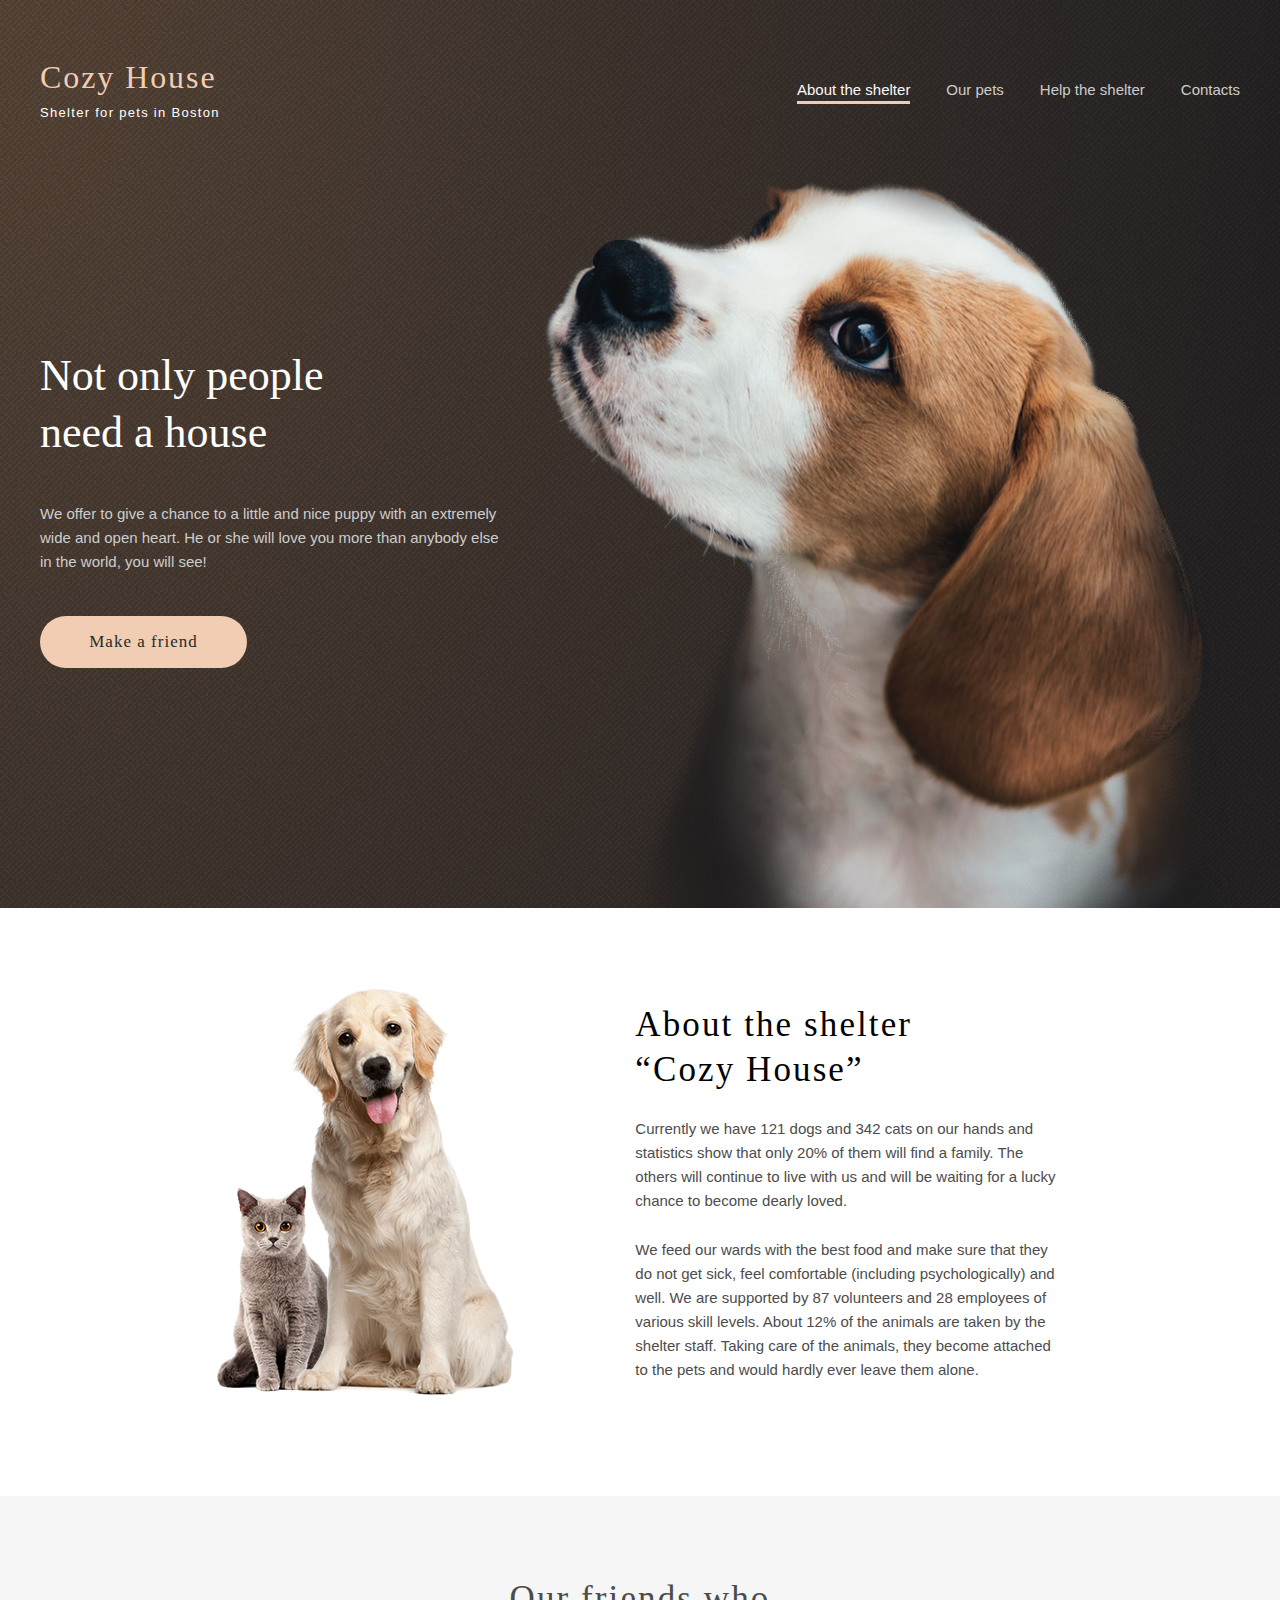
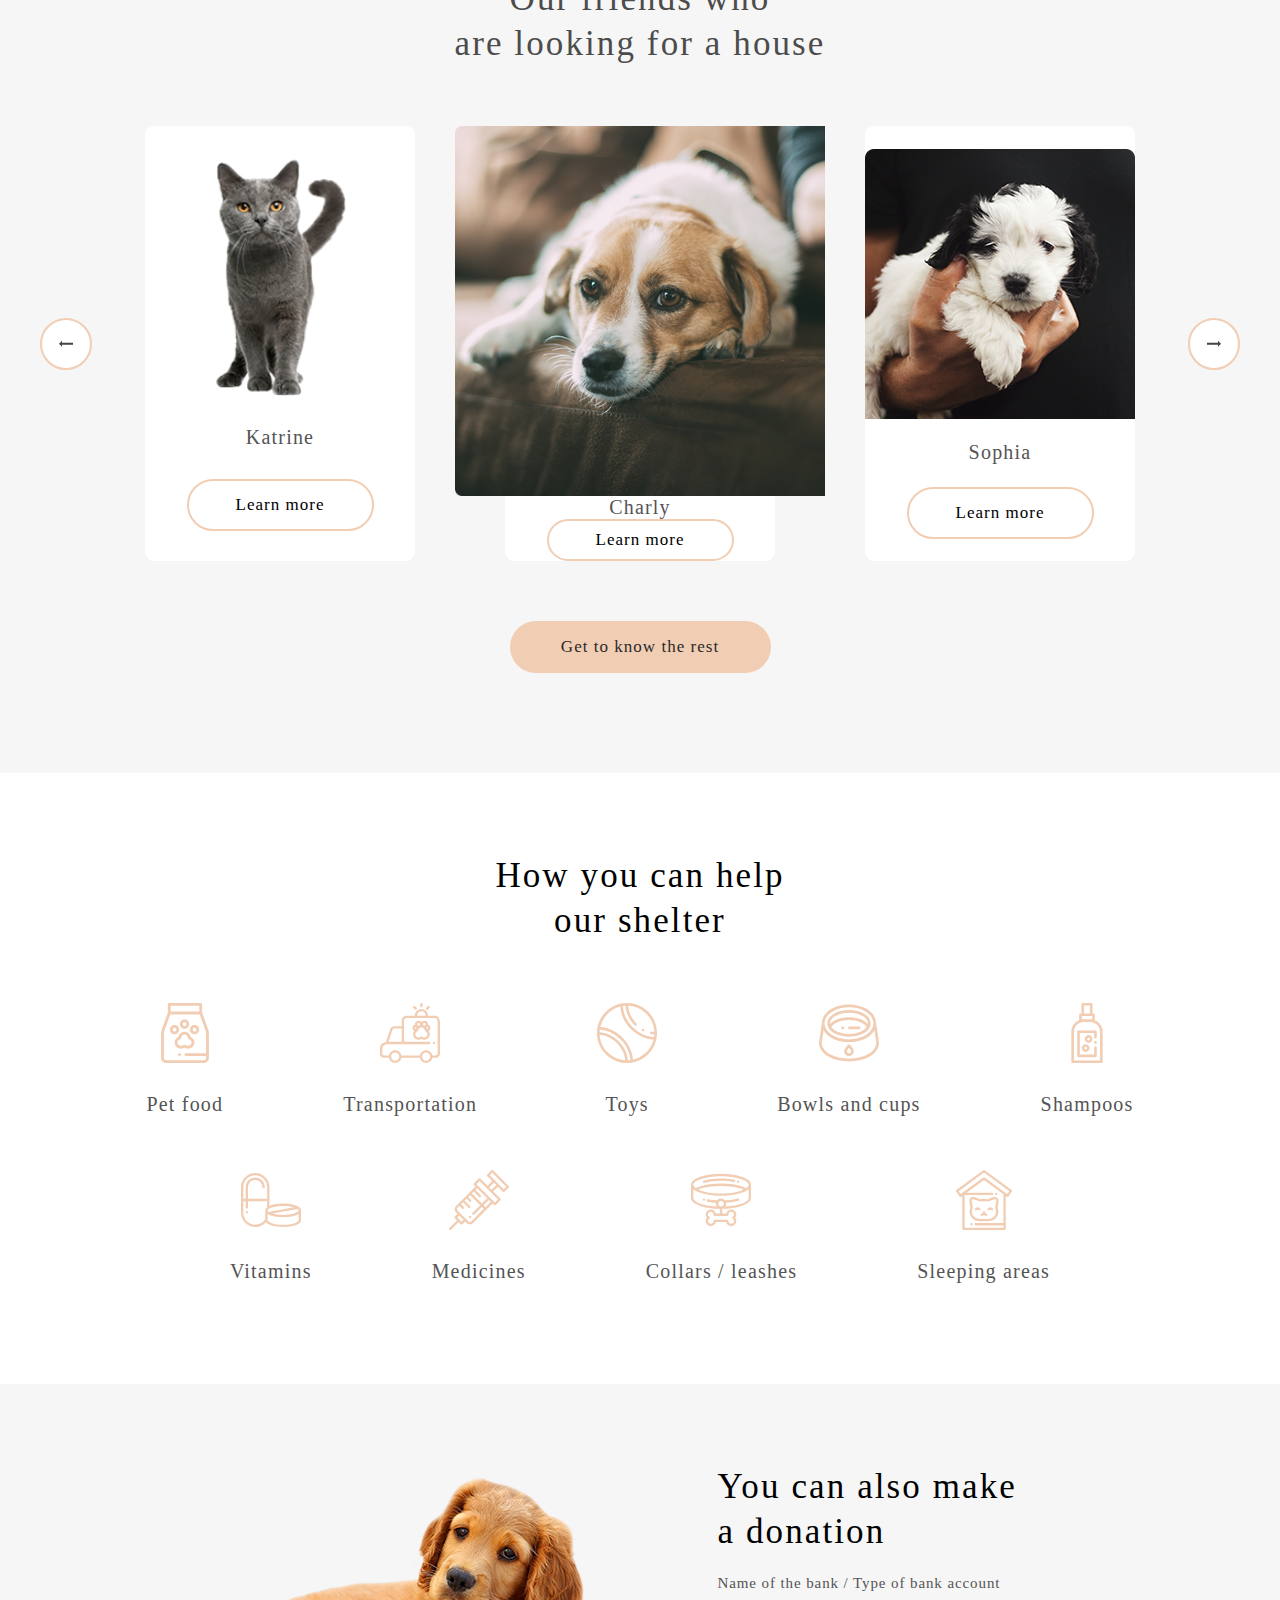
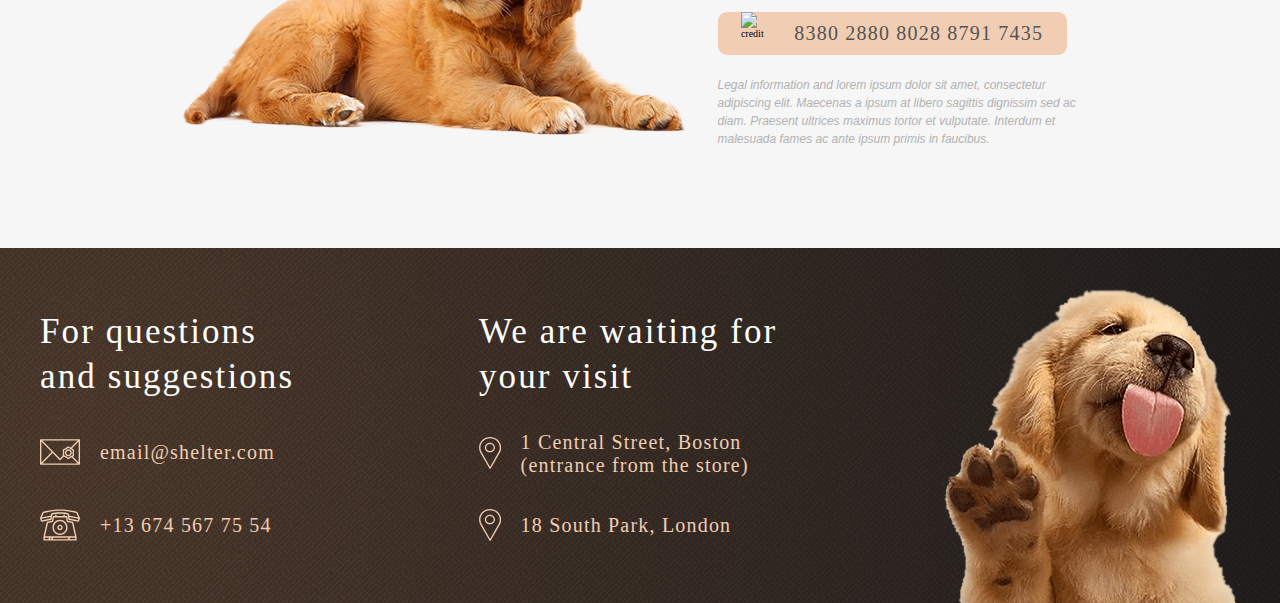
==== commit 933b923b: "feat: add slider" ====
--- a/shelter/pages/main/index.html
+++ b/shelter/pages/main/index.html
@@ -58,37 +58,23 @@
                 </div>
                 <div class="pets-slider">
                     <div class=arrow768>
-                        <button class="arrow">
+                        <button class="arrow prev">
                             <img class="arrow-img" src="../../assets/icons/arrow.svg" alt="Left arrow"/>
                         </button>
                     </div>
-                    <div class="pets-slider-cont">
-                        <div class="card">
-                            <img class="card-img" src="../../assets/images/pets/pets-cat-katrine.png" alt="Katrine" />
-                            <h4>Katrine</h4>
-                            <button class="card-btn">Learn more</button>
-                        </div>
-                        <div id="jennifer" class="card">
-                            <img class="card-img" src="../../assets/images/pets/pets-dog-jennifer.png" alt="Jennifer" />
-                            <h4>Jennifer</h4>
-                            <button class="card-btn">Learn more</button>
-                        </div>
-                        <div id="woody" class="card">
-                            <img class="card-img" src="../../assets/images/pets/pets-dog-woody.png" alt="Woody" />
-                            <h4>Woody</h4>
-                            <button class="card-btn">Learn more</button>
-                        </div>
-                    </div>
+
+                    <div class="pets-slider-cont" id="slider"></div>
+
                     <div id="arrow320">
-                        <button class="arrow">
+                        <button class="arrow prev">
                             <img class="arrow-img" src="../../assets/icons/arrow.svg" alt="Left arrow"/>
                         </button>
-                        <button class="arrow">
+                        <button class="arrow next">
                             <img id="right" src="../../assets/icons/arrow.svg" alt="Right arrow"/>
                         </button>
                     </div>
                     <div class=arrow768>
-                        <button class="arrow">
+                        <button class="arrow next">
                             <img id="right" src="../../assets/icons/arrow.svg" alt="Right arrow"/>
                         </button>
                     </div>
@@ -234,7 +220,6 @@
             <img src="../../assets/images/footer/footer-puppy.png" alt="footer-puppy" class="ftr-puppy">
         </div>
     </footer>
+<script src="script.js"></script>
 </body>
-<script src="../../assets/pets.js"></script>
-<script src="../../assets/modal.js"></script>
 </html>--- a/shelter/pages/main/style.css
+++ b/shelter/pages/main/style.css
@@ -19,12 +19,16 @@
   --line-height: 2.4rem;
 
   --width1200: 120rem;
+  --width708: 708px;
+  --width300: 300px;
+
   --margin-top: 8rem;
   --margin-top-p: 18rem;
   --margin-bottom: 10rem;
+  --padding42: 4.2rem;
 
   --color-primary: #f1cdb3;
-  --color-primary-light: #FDDCC4;
+  --color-primary-light: #fddcc4;
   --color-light-l: #cdcdcd;
   --color-light-xl: #ffffff;
   --color-light-l2: #f6f6f6;
@@ -33,23 +37,62 @@
   --color-dark-xl2: #292929;
   --color-dark-m: #b2b2b2;
 }
-
-h3 {
-  font-size: var(--font35);
-  font-family: Georgia;
-  font-style: normal;
-  font-weight: 400;
-  line-height: 4.5rem;
-  letter-spacing: var(--letter-spacing);
-}
-h4 {
-  font-family: Georgia;
-  font-size: 2rem;
-  font-style: normal;
-  font-weight: 400;
-  line-height: 2.3rem;
-  letter-spacing: 0.06em;
-  text-align: center;
+@media (min-width: 1280px) {
+  h3 {
+    font-size: var(--font35);
+    font-family: Georgia;
+    font-style: normal;
+    font-weight: 400;
+    line-height: 4.5rem;
+    letter-spacing: var(--letter-spacing);
+  }
+  h4 {
+    font-family: Georgia;
+    font-size: 2rem;
+    font-style: normal;
+    font-weight: 400;
+    line-height: 2.3rem;
+    letter-spacing: 0.06em;
+    text-align: center;
+  }
+}
+@media (min-width: 768px) and (max-width: 1279px) {
+  h3 {
+    font-size: var(--font35);
+    font-family: Georgia;
+    font-style: normal;
+    font-weight: 400;
+    line-height: 4.5rem;
+    letter-spacing: var(--letter-spacing);
+  }
+  h4 {
+    font-family: Georgia;
+    font-size: 2rem;
+    font-style: normal;
+    font-weight: 400;
+    line-height: 2.3rem;
+    letter-spacing: 0.06em;
+    text-align: center;
+  }
+}
+@media (min-width: 320px) and (max-width: 767px) {
+  h3 {
+    font-size: 2.5rem;
+    font-family: Georgia;
+    font-style: normal;
+    font-weight: 400;
+    line-height: 3.25rem;
+    letter-spacing: var(--letter-spacing);
+  }
+  h4 {
+    font-family: Georgia;
+    font-size: 1.5rem;
+    font-style: normal;
+    font-weight: 400;
+    line-height: 1.65rem;
+    letter-spacing: 0.06em;
+    text-align: center;
+  }
 }
 
 .btn {
@@ -69,14 +112,30 @@
   cursor: pointer;
   background-color: var(--color-primary-light);
 }
-.btn:active{
+.btn:active {
   border: none;
 }
 
-.content {
-  max-width: var(--width1200);
-  width: 100%;
-  margin: 0 auto;
+@media (min-width: 1280px) {
+  .content {
+    max-width: var(--width1200);
+    width: 100%;
+    margin: 0 auto;
+  }
+}
+@media (min-width: 768px) and (max-width: 1279px) {
+  .content {
+    max-width: var(--width708);
+    width: 100%;
+    margin: 0 auto;
+  }
+}
+@media (min-width: 320px) and (max-width: 767px) {
+  .content {
+    max-width: 300px;
+    width: 100%;
+    margin: 0 auto;
+  }
 }
 
 /* ------------------------------------ header --------------------------------------*/
@@ -86,16 +145,81 @@
   position: absolute;
 }
 
-.wrapper {
-  max-width: var(--width1200);
-  width: 100%;
-  margin: 0 auto;
-  height: 60px;
-  display: flex;
-  flex-direction: row;
-  margin-top: 60px;
-  justify-content: space-between;
-  align-items: center;
+@media (min-width: 1280px) {
+  .wrapper {
+    max-width: var(--width1200);
+    width: 100%;
+    margin: 0 auto;
+    height: 60px;
+    display: flex;
+    flex-direction: row;
+    margin-top: 60px;
+    justify-content: space-between;
+    align-items: center;
+  }
+  .burger {
+    display: none;
+  }
+  .navigation {
+    width: 36.92%;
+    min-width: 44rem;
+  }
+  .menu {
+    display: flex;
+    flex-direction: row;
+    justify-content: space-between;
+    list-style: none;
+  }
+}
+
+@media (min-width: 768px) and (max-width: 1279px) {
+  .wrapper {
+    max-width: var(--width708);
+    width: 100%;
+    margin: 0 auto;
+    height: 6rem;
+    display: flex;
+    flex-direction: row;
+    margin-top: 3rem;
+    justify-content: space-between;
+    align-items: center;
+  }
+  .burger {
+    display: none;
+  }
+  .navigation {
+    width: 36.92%;
+    min-width: 44rem;
+  }
+  .menu {
+    display: flex;
+    flex-direction: row;
+    justify-content: space-between;
+    list-style: none;
+  }
+}
+
+@media (min-width: 320px) and (max-width: 767px) {
+  .wrapper {
+    max-width: var(--width300);
+    width: 100%;
+    margin: 0 auto;
+    height: 6rem;
+    display: flex;
+    flex-direction: row;
+    margin-top: 3rem;
+    justify-content: space-between;
+    align-items: center;
+  }
+  .navigation,
+  .menu {
+    display: none;
+  }
+
+  .burger {
+    margin-top: 0.5rem;
+    margin-right: 4.3rem;
+  }
 }
 
 .logo-title h1 {
@@ -119,17 +243,6 @@
   color: var(--color-light-xl);
   text-align: center;
   margin-top: 1rem;
-}
-
-.navigation {
-  width: 36.92%;
-  min-width: 34rem;
-}
-.menu {
-  display: flex;
-  flex-direction: row;
-  justify-content: space-between;
-  list-style: none;
 }
 
 .list {
@@ -158,47 +271,151 @@
   border-bottom: 3px solid var(--color-primary);
 }
 /* ------------------------------------ section hero -----------------------------------*/
-.hero {
-  padding-top: 18rem;
-  background: url(../../assets/images/noise_transparent@2x.png),
-    radial-gradient(100% 215.42% at 0% 0%, #5b483a 0%, #262425 100%), #211f20;
-}
-
-.section-hero {
-  display: flex;
-  flex-direction: row;
-  align-items: center;
-  justify-content: space-between;
-}
-
-.hero-content {
-  display: flex;
-  flex-direction: column;
-  justify-content: space-between;
-  width: 38.3%;
-  height: 32.1rem;
-  margin-bottom: 7.4rem;
-}
-.hero-content-title {
-  width: 67.39%;
-  font-family: Georgia;
-  font-size: 4.4rem;
-  font-style: normal;
-  font-weight: 400;
-  line-height: 5.7rem;
-  letter-spacing: 0em;
-  text-align: left;
-  color: var(--color-light-xl);
-}
-.hero-content-text {
-  font-family: Arial;
-  font-size: var(--font15);
-  font-style: normal;
-  font-weight: 400;
-  line-height: var(--line-height);
-  letter-spacing: 0px;
-  text-align: left;
-  color: var(--color-light-l);
+
+@media (min-width: 1280px) {
+  .hero {
+    padding-top: 18rem;
+    background: url(../../assets/images/noise_transparent@2x.png),
+      radial-gradient(100% 215.42% at 0% 0%, #5b483a 0%, #262425 100%), #211f20;
+  }
+  .section-hero {
+    display: flex;
+    flex-direction: row;
+    align-items: center;
+    justify-content: space-between;
+  }
+  .hero-content {
+    display: flex;
+    flex-direction: column;
+    justify-content: space-between;
+    width: 38.3%;
+    height: 32.1rem;
+    margin-bottom: 7.4rem;
+  }
+  .hero-content-title {
+    width: 67.39%;
+    font-family: Georgia;
+    font-size: 4.4rem;
+    font-style: normal;
+    font-weight: 400;
+    line-height: 5.7rem;
+    letter-spacing: 0em;
+    text-align: left;
+    color: var(--color-light-xl);
+  }
+  .hero-content-text {
+    font-family: Arial;
+    font-size: var(--font15);
+    font-style: normal;
+    font-weight: 400;
+    line-height: var(--line-height);
+    letter-spacing: 0px;
+    text-align: left;
+    color: var(--color-light-l);
+  }
+  .hero-img {
+    width: 58.17%;
+  }
+}
+@media (min-width: 768px) and (max-width: 1279px) {
+  .hero {
+    padding-top: 15rem;
+    background: url(../../assets/images/noise_transparent@2x.png),
+      radial-gradient(100% 215.42% at 0% 0%, #5b483a 0%, #262425 100%), #211f20;
+  }
+  .section-hero {
+    display: flex;
+    flex-direction: column;
+    align-items: center;
+    justify-content: space-between;
+  }
+  .hero-content {
+    display: flex;
+    flex-direction: column;
+    justify-content: space-between;
+    width: 65%;
+    height: 32.2rem;
+    margin-bottom: 7.4rem;
+  }
+  .hero-btn {
+    align-self: center;
+  }
+  .hero-content-title {
+    width: 67.39%;
+    font-family: Georgia;
+    font-size: 4.4rem;
+    font-style: normal;
+    font-weight: 400;
+    line-height: 5.7rem;
+    letter-spacing: 0em;
+    text-align: left;
+    color: var(--color-light-xl);
+  }
+  .hero-content-text {
+    font-family: Arial;
+    font-size: var(--font15);
+    font-style: normal;
+    font-weight: 400;
+    line-height: var(--line-height);
+    letter-spacing: 0px;
+    text-align: left;
+    color: var(--color-light-l);
+  }
+  .hero-img {
+    width: 80.37%;
+    align-self: flex-end;
+    margin-top: 2.6rem;
+  }
+}
+@media (min-width: 320px) and (max-width: 767px) {
+  .hero {
+    padding-top: 15rem;
+    background: url(../../assets/images/noise_transparent@2x.png),
+      radial-gradient(100% 215.42% at 0% 0%, #5b483a 0%, #262425 100%), #211f20;
+  }
+  .section-hero {
+    display: flex;
+    flex-direction: column;
+    align-items: center;
+    justify-content: space-between;
+    height: 67.3rem;
+  }
+  .hero-content {
+    display: flex;
+    flex-direction: column;
+    justify-content: space-between;
+    align-items: center;
+    height: 29.6rem;
+  }
+  .hero-btn {
+    align-self: center;
+  }
+  .hero-content-title {
+    width: 67.39%;
+    font-family: Georgia;
+    font-size: 2.5rem;
+    font-style: normal;
+    font-weight: 400;
+    line-height: 3.25rem;
+    letter-spacing: 0.06em;
+    text-align: center;
+    color: var(--color-light-xl);
+  }
+  .hero-content-text {
+    font-family: Arial;
+    font-size: var(--font15);
+    font-style: normal;
+    font-weight: 400;
+    line-height: var(--line-height);
+    letter-spacing: 0px;
+    text-align: center;
+    color: var(--color-light-l);
+  }
+  .hero-img {
+    width: 86.7%;
+    align-self: flex-end;
+    margin-top: 2.6rem;
+  }
 }
 
 .hero-btn {
@@ -207,74 +424,260 @@
   text-align: center;
 }
 
-.hero-img {
-  width: 58.17%;
-}
-
 /* ------------------------------------ section about -----------------------------------*/
-.section-about {
-  height: 40.8rem;
-  margin-top: var(--margin-top);
-  margin-bottom: var(--margin-bottom);
-  display: flex;
-  flex-direction: row;
-  justify-content: space-evenly;
-  align-items: center;
-}
-.about-pets-img {
-  width: 35.4rem;
-  padding-left: 5.4rem;
-}
-
-.about-text {
-  display: flex;
-  flex-direction: column;
-  width: 48.4rem;
-  padding-right: 5.4rem;
-  height: 38rem;
-  justify-content: space-between;
-}
-.about-text-title {
-  text-align: left;
-  width: 86%;
-  height: 9rem;
-}
-.about-text-p {
-  font-family: Arial;
-  font-size: var(--font15);
-  font-style: normal;
-  font-weight: 400;
-  line-height: var(--line-height);
-  letter-spacing: 0px;
-  text-align: left;
-  color: var(--color-dark-xl);
+@media (min-width: 1280px) {
+  .section-about {
+    height: 40.8rem;
+    margin-top: var(--margin-top);
+    margin-bottom: var(--margin-bottom);
+    display: flex;
+    flex-direction: row;
+    justify-content: space-evenly;
+    align-items: center;
+  }
+  .about-pets-img {
+    width: 35.4rem;
+    padding-left: 5.4rem;
+  }
+  .about-text {
+    display: flex;
+    flex-direction: column;
+    width: 48.4rem;
+    padding-right: 5.4rem;
+    height: 38rem;
+    justify-content: space-between;
+  }
+  .about-text-title {
+    text-align: left;
+    width: 86%;
+    height: 9rem;
+  }
+  .about-text-p {
+    font-family: Arial;
+    font-size: var(--font15);
+    font-style: normal;
+    font-weight: 400;
+    line-height: var(--line-height);
+    letter-spacing: 0px;
+    text-align: left;
+    color: var(--color-dark-xl);
+  }
+}
+@media (min-width: 768px) and (max-width: 1279px) {
+  .section-about {
+    height: 86.8rem;
+    margin-top: var(--margin-top);
+    margin-bottom: var(--margin-bottom);
+    display: flex;
+    flex-direction: column-reverse;
+    justify-content: space-between;
+    align-items: center;
+  }
+  .about-pets-img {
+    width: 30rem;
+  }
+
+  .about-text {
+    display: flex;
+    flex-direction: column;
+    width: 43rem;
+    height: 38rem;
+    justify-content: space-between;
+  }
+  .about-text-title {
+    text-align: left;
+    width: 86%;
+    height: 9rem;
+  }
+  .about-text-p {
+    font-family: Arial;
+    font-size: var(--font15);
+    font-style: normal;
+    font-weight: 400;
+    line-height: var(--line-height);
+    letter-spacing: 0px;
+    text-align: left;
+    color: var(--color-dark-xl);
+  }
+}
+@media (min-width: 320px) and (max-width: 767px) {
+  .section-about {
+    height: 89rem;
+    margin-top: var(--padding42);
+    margin-bottom: var(--padding42);
+    display: flex;
+    flex-direction: column-reverse;
+    justify-content: space-between;
+    align-items: center;
+  }
+  .about-pets-img {
+    width: 26rem;
+  }
+
+  .about-text {
+    display: flex;
+    flex-direction: column;
+    width: 90%;
+    height: 49.4rem;
+    justify-content: space-between;
+    align-items: center;
+  }
+  .about-text-title {
+    text-align: center;
+    width: 80%;
+    height: 6.4rem;
+  }
+  .about-text-p {
+    font-family: Arial;
+    font-size: var(--font15);
+    font-style: normal;
+    font-weight: 400;
+    line-height: var(--line-height);
+    letter-spacing: 0px;
+    text-align: justify;
+    color: var(--color-dark-xl);
+  }
 }
 
 /* ------------------------------------ section pets -----------------------------------*/
-.pets {
-  background-color: var(--color-light-l2);
-  padding-top: var(--margin-top);
-  padding-bottom: var(--margin-bottom);
-}
-.pets-content {
-  height: 69.7rem;
-  display: flex;
-  flex-direction: column;
-  justify-content: space-between;
-}
-.pets-heading {
-  height: 9rem;
-  max-width: 33.33%;
-  margin: 0 auto;
-  text-align: center;
-  color: var(--color-dark-xl);
-}
-.pets-slider {
-  max-height: 43.5rem;
-  display: flex;
-  flex-direction: row;
-  justify-content: space-between;
-  align-items: center;
+@media (min-width: 1280px) {
+  .pets {
+    background-color: var(--color-light-l2);
+    padding-top: var(--margin-top);
+    padding-bottom: var(--margin-bottom);
+  }
+  .pets-content {
+    height: 69.7rem;
+    display: flex;
+    flex-direction: column;
+    justify-content: space-between;
+  }
+  .pets-heading {
+    height: 9rem;
+    max-width: 33.33%;
+    margin: 0 auto;
+    text-align: center;
+    color: var(--color-dark-xl);
+  }
+  .pets-slider {
+    max-height: 43.5rem;
+    display: flex;
+    flex-direction: row;
+    justify-content: space-between;
+    align-items: center;
+  }
+  .pets-slider-cont {
+    display: flex;
+    flex-direction: row;
+    justify-content: space-between;
+    width: 99rem;
+  }
+
+  #arrow320 {
+    display: none;
+  }
+  .card-img {
+    min-height: 55.17%;
+  }
+}
+@media (min-width: 768px) and (max-width: 1279px) {
+  .pets {
+    background-color: var(--color-light-l2);
+    padding-top: var(--margin-top);
+    padding-bottom: var(--margin-bottom);
+  }
+  .pets-content {
+    height: 69.7rem;
+    display: flex;
+    flex-direction: column;
+    justify-content: space-between;
+  }
+  .pets-heading {
+    height: 9rem;
+    max-width: 56.5%;
+    margin: 0 auto;
+    text-align: center;
+    color: var(--color-dark-xl);
+  }
+  .pets-slider {
+    max-height: 43.5rem;
+    display: flex;
+    flex-direction: row;
+    justify-content: space-between;
+    align-items: center;
+  }
+  .pets-slider-cont {
+    display: flex;
+    flex-direction: row;
+    justify-content: space-between;
+    width: 58rem;
+  }
+  #woody {
+    display: none;
+  }
+  #arrow320 {
+    display: none;
+  }
+  .card-img {
+    min-height: 55.17%;
+  }
+}
+@media (min-width: 320px) and (max-width: 767px) {
+  .pets {
+    background-color: var(--color-light-l2);
+    padding-top: var(--padding42);
+    padding-bottom: var(--padding42);
+  }
+  .pets-content {
+    height: 70.7rem;
+    display: flex;
+    flex-direction: column;
+    justify-content: space-between;
+    align-items: center;
+  }
+  .pets-heading {
+    height: 6.4rem;
+    margin: 0 auto;
+    text-align: center;
+    color: var(--color-dark-xl);
+  }
+  .pets-slider {
+    height: 50.7rem;
+    width: 27rem;
+    display: flex;
+    flex-direction: column;
+    justify-content: space-between;
+    align-items: center;
+  }
+  .pets-slider-cont {
+    display: flex;
+    flex-direction: row;
+    justify-content: space-between;
+    align-items: center;
+  }
+
+  #jennifer,
+  #woody {
+    display: none;
+  }
+  .arrow768 {
+    display: none;
+  }
+
+  #arrow320 {
+    width: 68%;
+    height: 5.2rem;
+    display: flex;
+    flex-direction: row;
+    justify-content: space-between;
+  }
+
+  .card h4 {
+    font-size: 2rem;
+  }
+  .card-img {
+    min-height: 55.17%;
+  }
 }
 
 .pets-button {
@@ -303,13 +706,6 @@
 }
 #right {
   transform: translateY(0.17rem) rotate(180deg);
-}
-
-.pets-slider-cont {
-  display: flex;
-  flex-direction: row;
-  justify-content: space-between;
-  width: 99rem;
 }
 
 .card {
@@ -323,11 +719,8 @@
   color: var(--color-dark-l);
   border-radius: 0.9rem;
 }
-.card:hover{
+.card:hover {
   border: solid 1px var(--color-primary);
-}
-.card-img {
-  min-height: 55.17%;
 }
 
 .card-btn {
@@ -351,111 +744,348 @@
 }
 
 /* ------------------------------------ section help -----------------------------------*/
-.help {
-  padding-top: var(--margin-top);
-  padding-bottom: var(--margin-bottom);
-}
-
-.help-content {
-  display: flex;
-  flex-direction: column;
-  justify-content: space-between;
-  align-items: center;
-  height: 43.1rem;
-}
-.help-heading {
-  height: 9rem;
-  text-align: center;
-}
-.help-list {
-  width: 86%;
-  height: 28.1rem;
-  display: flex;
-  flex-wrap: wrap;
-  justify-content: safe center;
-  column-gap: 12rem;
-  row-gap: 5.2rem;
-}
-.list-item {
-  height: 11.3rem;
-  display: flex;
-  flex-direction: column;
-  justify-content: space-between;
-  align-items: center;
-  color: var(--color-dark-l);
-}
-.item-img {
-  max-height: 6rem;
-  max-width: 6rem;
+@media (min-width: 1280px) {
+  .help {
+    padding-top: var(--margin-top);
+    padding-bottom: var(--margin-bottom);
+  }
+
+  .help-heading {
+    height: 9rem;
+    text-align: center;
+  }
+  .help-list {
+    width: 86%;
+    height: 28.1rem;
+    display: flex;
+    flex-wrap: wrap;
+    justify-content: safe center;
+    column-gap: 12rem;
+    row-gap: 5.2rem;
+  }
+
+  .help-content {
+    display: flex;
+    flex-direction: column;
+    justify-content: space-between;
+    align-items: center;
+    height: 43.1rem;
+  }
+
+  .list-item {
+    height: 11.3rem;
+    display: flex;
+    flex-direction: column;
+    justify-content: space-between;
+    align-items: center;
+    color: var(--color-dark-l);
+  }
+  .item-img {
+    max-height: 6rem;
+    max-width: 6rem;
+  }
+}
+@media (min-width: 768px) and (max-width: 1279px) {
+  .help {
+    padding-top: var(--margin-top);
+    padding-bottom: var(--margin-bottom);
+  }
+
+  .help-heading {
+    height: 9rem;
+    text-align: center;
+  }
+  .help-list {
+    width: 89%;
+    height: 44.9rem;
+    display: flex;
+    flex-wrap: wrap;
+    justify-content: space-between;
+    column-gap: 0.95%;
+    row-gap: 5.2rem;
+  }
+
+  .help-content {
+    display: flex;
+    flex-direction: column;
+    justify-content: space-between;
+    align-items: center;
+    height: 59.9rem;
+  }
+  .list-item {
+    height: 11.3rem;
+    width: 27%;
+    display: flex;
+    flex-direction: column;
+    justify-content: space-between;
+    align-items: center;
+    color: var(--color-dark-l);
+  }
+  .item-img {
+    max-height: 6rem;
+    max-width: 6rem;
+  }
+}
+@media (min-width: 320px) and (max-width: 767px) {
+  .help {
+    padding-top: var(--padding42);
+    padding-bottom: var(--padding42);
+  }
+  .help-content {
+    display: flex;
+    flex-direction: column;
+    justify-content: space-between;
+    align-items: center;
+    height: 66.1rem;
+  }
+
+  .help-heading {
+    height: 6.4rem;
+    text-align: center;
+  }
+  .help-list {
+    width: 97%;
+    height: 55.5rem;
+    display: flex;
+    flex-wrap: wrap;
+    justify-content: space-between;
+    column-gap: 11.1%;
+    row-gap: 3rem;
+  }
+
+  .list-item {
+    height: 8.7rem;
+    width: 44%;
+    display: flex;
+    flex-direction: column;
+    justify-content: space-between;
+    align-items: center;
+    color: var(--color-dark-l);
+  }
+  .item-img {
+    max-height: 5rem;
+    max-width: 5rem;
+  }
 }
 
 /* ------------------------------------ section donation -----------------------------------*/
-.donation {
-  background-color: var(--color-light-l2);
-  padding-top: var(--margin-top);
-  padding-bottom: var(--margin-bottom);
-}
-.donation-content {
-  display: flex;
-  flex-direction: row;
-  justify-content: center;
-  align-items: center;
-  column-gap: 3rem;
-}
-
-.donation-dog{
-  height: 26.1rem;
-}
-
-.donation-information {
-  display: flex;
-  flex-direction: column;
-  justify-content: space-between;
-  width: 38rem;
-  height: 28.4rem;
-}
-
-.donation-information h3{
-  max-width: 79%;
-}
-.inf-subh {
-  font-family: Georgia;
-  font-style: normal;
-  font-weight: normal;
-  font-size: var(--font15);
-  line-height: 110%;
-  display: flex;
-  align-items: center;
-  letter-spacing: 0.06em;
-  color: var(--color-dark-l);
-}
-
-.credit-card {
-  height: 4.3rem;
-  width: 34.9rem;
-  border-radius: 0.9rem;
-  background-color: var(--color-primary);
-  display: flex;
-  flex-direction: row;
-  justify-content: space-evenly;
-}
-.credit-card:hover{
+@media (min-width: 1280px) {
+  .donation {
+    background-color: var(--color-light-l2);
+    padding-top: var(--margin-top);
+    padding-bottom: var(--margin-bottom);
+  }
+  .donation-content {
+    display: flex;
+    flex-direction: row;
+    justify-content: center;
+    align-items: center;
+    column-gap: 3rem;
+  }
+  .donation-dog {
+    height: 26.1rem;
+  }
+  .donation-information {
+    display: flex;
+    flex-direction: column;
+    justify-content: space-between;
+    width: 38rem;
+    height: 28.4rem;
+  }
+  .donation-information h3 {
+    max-width: 79%;
+  }
+
+  .credit-card {
+    height: 4.3rem;
+    width: 34.9rem;
+    border-radius: 0.9rem;
+    background-color: var(--color-primary);
+    display: flex;
+    flex-direction: row;
+    justify-content: space-evenly;
+  }
+  .credit-number {
+    font-family: Georgia;
+    font-style: normal;
+    font-weight: normal;
+    font-size: 2rem;
+    line-height: 115%;
+    display: flex;
+    align-items: center;
+    letter-spacing: 0.06em;
+    color: var(--color-dark-l);
+  }
+  .inf-subh {
+    font-family: Georgia;
+    font-style: normal;
+    font-weight: normal;
+    font-size: var(--font15);
+    line-height: 110%;
+    display: flex;
+    align-items: center;
+    letter-spacing: 0.06em;
+    color: var(--color-dark-l);
+  }
+  .legal-info {
+    font-family: Arial;
+    font-size: 1.2rem;
+    font-style: italic;
+    font-weight: 400;
+    line-height: 1.8rem;
+    letter-spacing: 0px;
+    text-align: left;
+    color: var(--color-dark-m);
+  }
+}
+@media (min-width: 768px) and (max-width: 1279px) {
+  .donation {
+    background-color: var(--color-light-l2);
+    padding-top: var(--margin-top);
+    padding-bottom: var(--margin-bottom);
+  }
+  .donation-content {
+    display: flex;
+    flex-direction: column-reverse;
+    justify-content: center;
+    align-items: center;
+    column-gap: 3rem;
+  }
+  .donation-dog {
+    margin-top: 5.8rem;
+    height: 26.1rem;
+  }
+  .donation-information {
+    display: flex;
+    flex-direction: column;
+    justify-content: space-between;
+    width: 38rem;
+    height: 28.4rem;
+  }
+  .donation-information h3 {
+    max-width: 79%;
+  }
+
+  .credit-card {
+    height: 4.3rem;
+    width: 34.9rem;
+    border-radius: 0.9rem;
+    background-color: var(--color-primary);
+    display: flex;
+    flex-direction: row;
+    justify-content: space-evenly;
+  }
+  .credit-number {
+    font-family: Georgia;
+    font-style: normal;
+    font-weight: normal;
+    font-size: 2rem;
+    line-height: 115%;
+    display: flex;
+    align-items: center;
+    letter-spacing: 0.06em;
+    color: var(--color-dark-l);
+  }
+  .inf-subh {
+    font-family: Georgia;
+    font-style: normal;
+    font-weight: normal;
+    font-size: var(--font15);
+    line-height: 110%;
+    display: flex;
+    align-items: center;
+    letter-spacing: 0.06em;
+    color: var(--color-dark-l);
+  }
+  .legal-info {
+    font-family: Arial;
+    font-size: 1.2rem;
+    font-style: italic;
+    font-weight: 400;
+    line-height: 1.8rem;
+    letter-spacing: 0px;
+    text-align: left;
+    color: var(--color-dark-m);
+  }
+}
+@media (min-width: 320px) and (max-width: 767px) {
+  .donation {
+    background-color: var(--color-light-l2);
+    padding-top: var(--padding42);
+    padding-bottom: var(--padding42);
+  }
+  .donation-content {
+    display: flex;
+    flex-direction: column-reverse;
+    justify-content: center;
+    align-items: center;
+    column-gap: 3rem;
+  }
+  .donation-dog {
+    margin-top: 4.2rem;
+    height: 13.52rem;
+  }
+  .donation-information {
+    display: flex;
+    flex-direction: column;
+    justify-content: space-between;
+    align-items: center;
+    height: 28.1rem;
+    padding-left: 1rem;
+    padding-right: 1rem;
+  }
+  .donation-information h3 {
+    max-width: 75%;
+    text-align: center;
+  }
+
+  .credit-card {
+    height: 4.3rem;
+    width: 28.1rem;
+    border-radius: 0.9rem;
+    background-color: var(--color-primary);
+    display: flex;
+    flex-direction: row;
+    justify-content: space-evenly;
+  }
+  .credit-number {
+    font-family: Georgia;
+    font-style: normal;
+    font-weight: normal;
+    font-size: var(--font15);
+    line-height: 11%;
+    display: flex;
+    align-items: center;
+    letter-spacing: 0.06em;
+    color: var(--color-dark-l);
+  }
+  .inf-subh {
+    font-family: Georgia;
+    font-style: normal;
+    font-weight: normal;
+    font-size: var(--font15);
+    line-height: 160%;
+    display: flex;
+    align-items: center;
+    color: var(--color-dark-l);
+  }
+  .legal-info {
+    font-family: Arial;
+    font-size: 1.2rem;
+    font-style: italic;
+    font-weight: 400;
+    line-height: 1.8rem;
+    letter-spacing: 0px;
+    text-align: justify;
+    color: var(--color-dark-m);
+  }
+}
+
+.credit-card:hover {
   background-color: var(--color-primary-light);
 }
-
 .credit-img {
   max-width: 3rem;
-}
-.credit-number {
-  font-family: Georgia;
-  font-style: normal;
-  font-weight: normal;
-  font-size: 2rem;
-  line-height: 115%;
-  display: flex;
-  align-items: center;
-  letter-spacing: 0.06em;
-  color: var(--color-dark-l);
 }
 .crdtnmbr {
   text-decoration: none;
@@ -463,95 +1093,199 @@
   color: var(--color-dark-l);
 }
 
-.legal-info {
-  font-family: Arial;
-  font-size: 1.2rem;
-  font-style: italic;
-  font-weight: 400;
-  line-height: 1.8rem;
-  letter-spacing: 0px;
+/* ------------------------------------ footer -----------------------------------*/
+@media (min-width: 1280px) {
+  footer {
+    height: 35.5rem;
+    background: url(../../assets/images/noise_transparent@2x.png),
+      radial-gradient(110.67% 538.64% at 5.73% 50%, #513d2f 0%, #1a1a1c 100%),
+      #211f20;
+  }
+  .footer-content {
+    display: flex;
+    flex-direction: row;
+    justify-content: space-between;
+    align-items: center;
+    height: 100%;
+  }
+  .footer-content h3 {
+    color: var(--color-light-xl);
+  }
+  .contacts {
+    width: 27.9rem;
+    height: 23.4rem;
+    display: flex;
+    flex-direction: column;
+    justify-content: space-between;
+  }
+  .location {
+    width: 30.2rem;
+    height: 23.4rem;
+    display: flex;
+    flex-direction: column;
+    justify-content: space-between;
+  }
+  .mail {
+    display: flex;
+    flex-direction: row;
+    align-items: center;
+    transform: translateY(0.3rem);
+  }
+  .phone {
+    display: flex;
+    flex-direction: row;
+    align-items: center;
+    transform: translateY(0.4rem);
+  }
+  .ftr-puppy {
+    align-self: flex-end;
+  }
+}
+@media (min-width: 768px) and (max-width: 1279px) {
+  footer {
+    height: 63.9rem;
+    padding-top: 1rem;
+    background: url(../../assets/images/noise_transparent@2x.png),
+      radial-gradient(110.67% 538.64% at 5.73% 50%, #513d2f 0%, #1a1a1c 100%),
+      #211f20;
+  }
+  .footer-content {
+    display: flex;
+    flex-direction: row;
+    flex-wrap: wrap;
+    justify-content: safe center;
+    column-gap: 8.5%;
+    align-items: center;
+    height: 100%;
+  }
+  .footer-content h3 {
+    color: var(--color-light-xl);
+  }
+  .contacts {
+    width: 27.9rem;
+    height: 23.4rem;
+    display: flex;
+    flex-direction: column;
+    justify-content: space-between;
+  }
+  .location {
+    width: 30.2rem;
+    height: 23.4rem;
+    display: flex;
+    flex-direction: column;
+    justify-content: space-between;
+  }
+  .mail {
+    display: flex;
+    flex-direction: row;
+    align-items: center;
+    transform: translateY(0.3rem);
+  }
+  .phone {
+    display: flex;
+    flex-direction: row;
+    align-items: center;
+    transform: translateY(0.4rem);
+  }
+  .ftr-puppy {
+    align-self: flex-end;
+  }
+}
+@media (min-width: 320px) and (max-width: 767px) {
+  footer {
+    height: 80.9rem;
+    padding-top: 3rem;
+    background: url(../../assets/images/noise_transparent@2x.png),
+      radial-gradient(110.67% 538.64% at 5.73% 50%, #513d2f 0%, #1a1a1c 100%),
+      #211f20;
+  }
+  .footer-content {
+    display: flex;
+    flex-direction: row;
+    flex-wrap: wrap;
+    justify-content: safe center;
+    column-gap: 8.5%;
+    row-gap: 4rem;
+    align-items: center;
+    height: 100%;
+  }
+  .footer-content h3 {
+    color: var(--color-light-xl);
+    text-align: center;
+  }
+  .contacts {
+    width: 99%;
+    height: 20.8rem;
+    display: flex;
+    flex-direction: column;
+    justify-content: space-between;
+    align-items: center;
+  }
+  .location {
+    width: 100%;
+    height: 22.2rem;
+    display: flex;
+    flex-direction: column;
+    justify-content: space-between;
+  }
+  .location h3 {
+    max-width: 90%;
+    align-self: center;
+  }
+  .mail {
+    display: flex;
+    flex-direction: row;
+    align-items: center;
+    transform: translateY(0.3rem);
+  }
+  .loc h4,
+  .phone h4,
+  .mail h4 {
+    font-size: 2rem;
+    line-height: 115%;
+  }
+  .phone {
+    display: flex;
+    flex-direction: row;
+    align-items: center;
+    transform: translateY(0.4rem);
+  }
+  .ftr-puppy {
+    align-self: flex-end;
+    max-height: 26.9rem;
+  }
+}
+
+.contacts h4 {
+  color: var(--color-primary);
+}
+.mail img {
+  max-width: 4rem;
+  margin-right: 2rem;
+}
+.phone img {
+  max-width: 4rem;
+  margin-right: 2rem;
+}
+
+.location h4 {
+  color: var(--color-primary);
   text-align: left;
-  color: var(--color-dark-m);
-}
-
-/* ------------------------------------ footer -----------------------------------*/
-footer{
-  height: 35.5rem;
-  background: url(../../assets/images/noise_transparent@2x.png),
-  radial-gradient(110.67% 538.64% at 5.73% 50%, #513D2F 0%, #1A1A1C 100%), #211F20;
-}
-
-.footer-content{
-  display: flex;
-  flex-direction: row;
-  justify-content: space-between;
-  align-items: center;
-  height: 100%;
-}
-.footer-content h3{
-  color: var(--color-light-xl);
-}
-
-.contacts{
-  Width: 27.9rem;
-  Height: 23.4rem;
-  display: flex;
-  flex-direction: column;
-  justify-content: space-between;
-}
-.contacts h4{
-  color: var(--color-primary);
-}
-.mail{
-  display: flex;
-  flex-direction: row;
-  align-items:center;
-  transform: translateY(0.3rem);
-}
-.phone{
+}
+.loc {
   display: flex;
   flex-direction: row;
   align-items: center;
-  transform: translateY(0.4rem);
-}
-.mail img{
-  max-width: 4rem;
-  margin-right: 2rem;
-}
-.phone img{
-  max-width: 4rem;
-  margin-right: 2rem;
-}
-
-
-.location{
-  Width: 30.2rem;
-  Height: 23.4rem;
-  display: flex;
-  flex-direction: column;
-  justify-content: space-between;
-}
-.location h4{
-  color: var(--color-primary);
-  text-align: left;
-}
-.loc{
-  display: flex;
-  flex-direction: row;
-  align-items: center;
-}
-.footer-content a{
+}
+.footer-content a {
   text-decoration: none;
   color: var(--color-primary);
 }
-.footer-content a:hover{
+.footer-content a:hover {
   color: var(--color-primary-light);
 }
-.pin{
+.pin {
   max-height: 3.2rem;
   margin-right: 2rem;
 }
 
-.ftr-puppy{
-  align-self: flex-end;
-}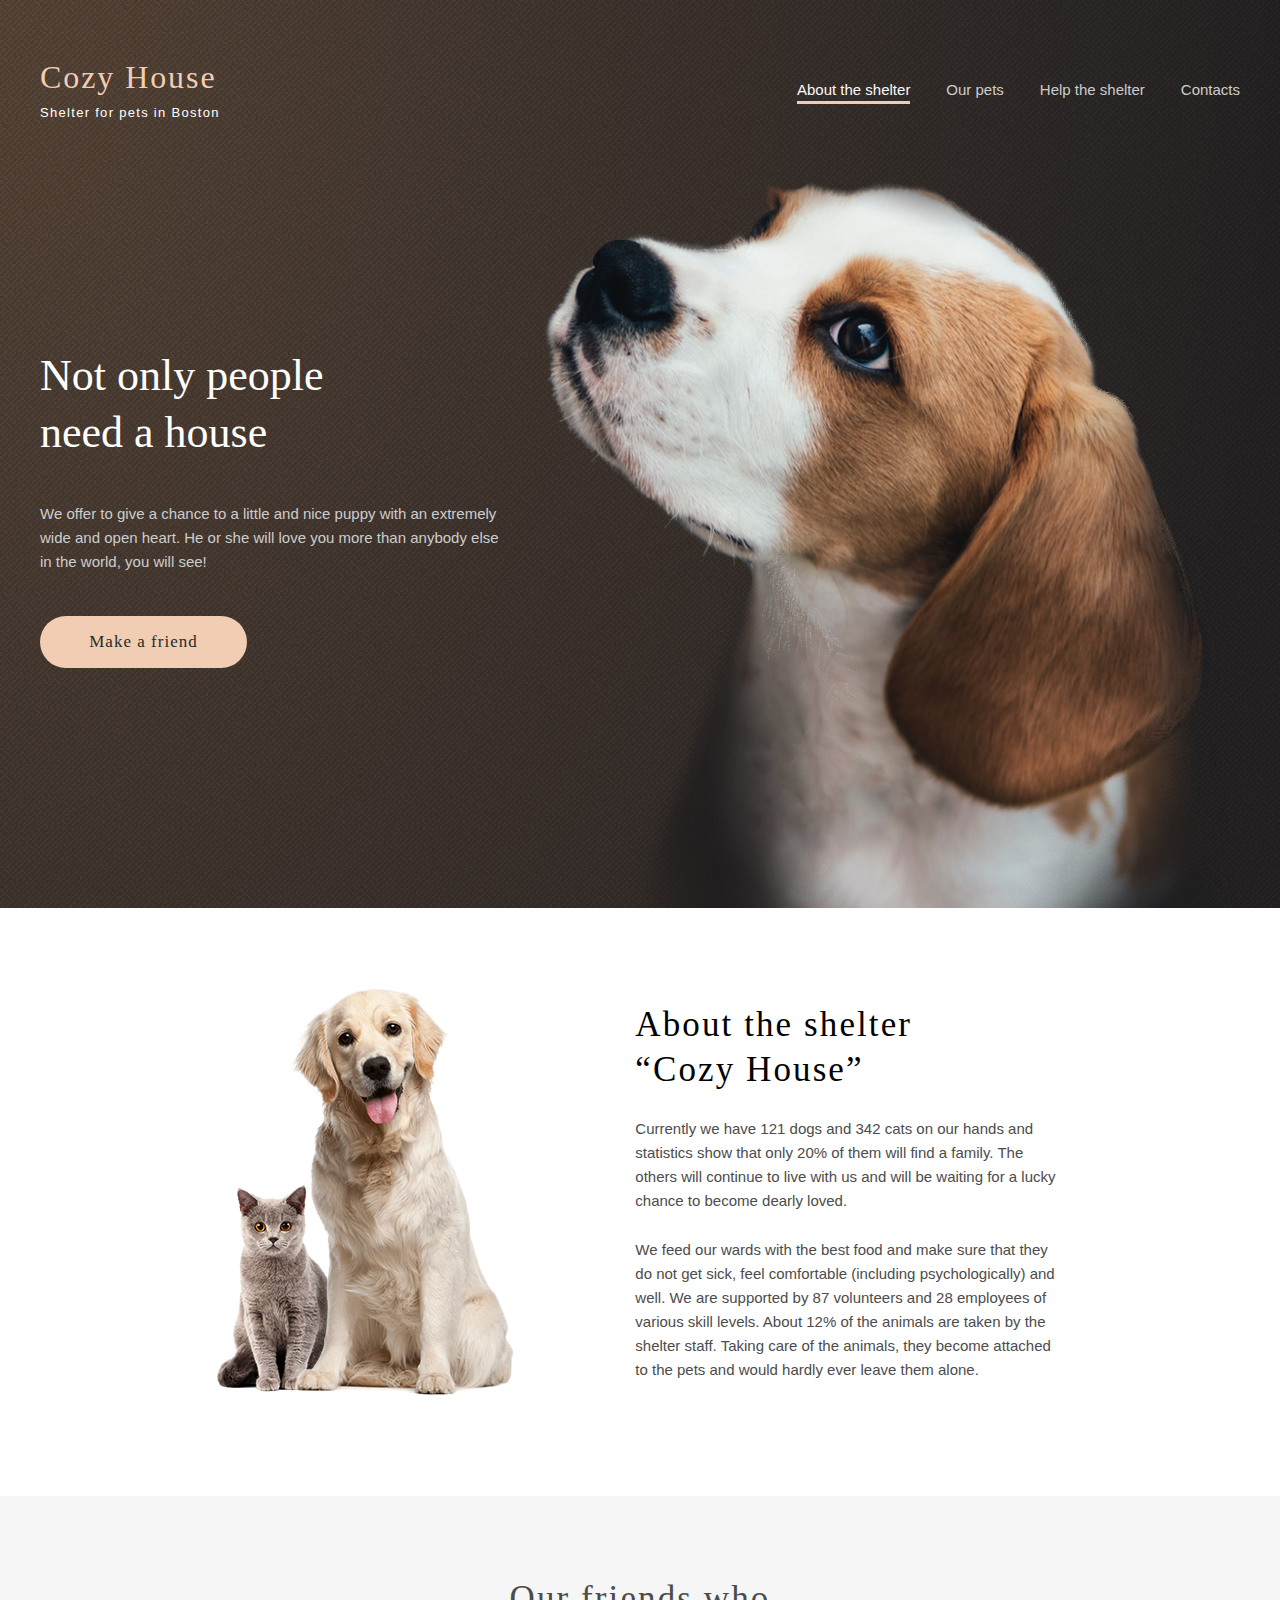
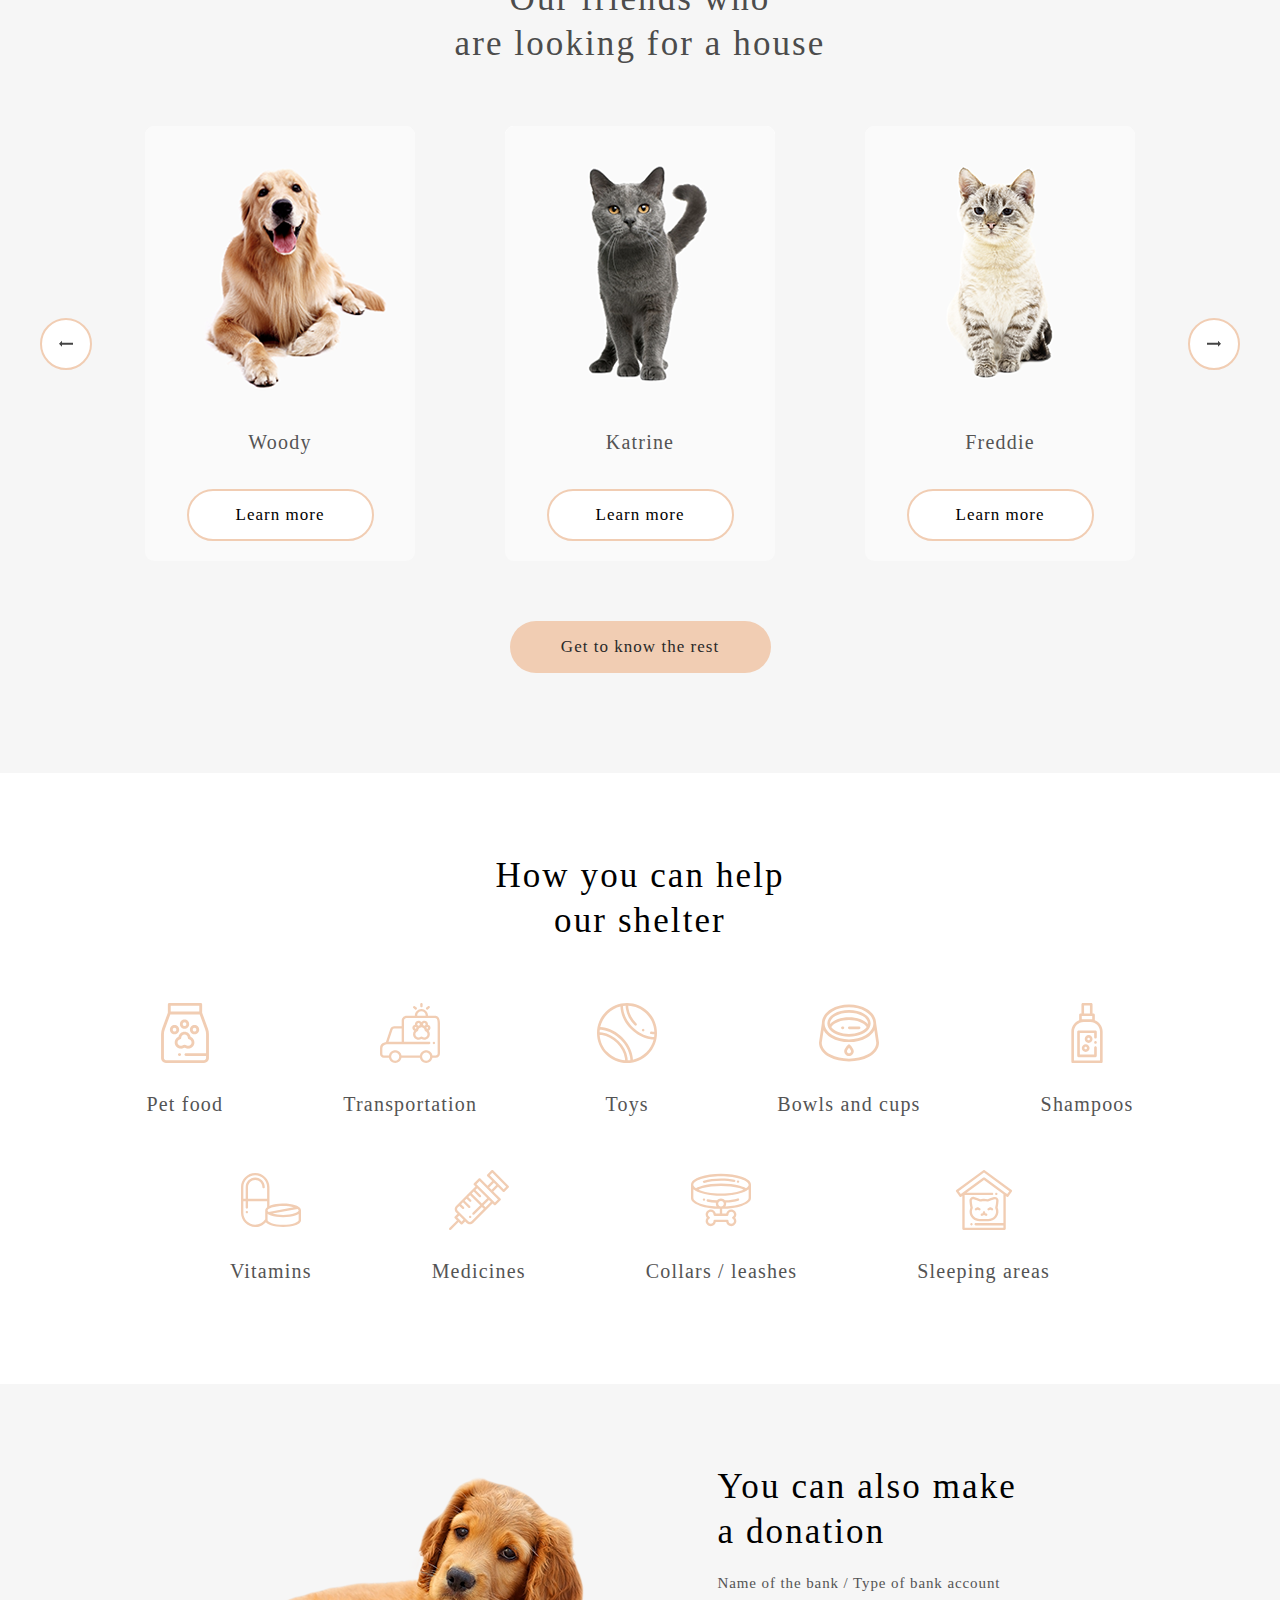
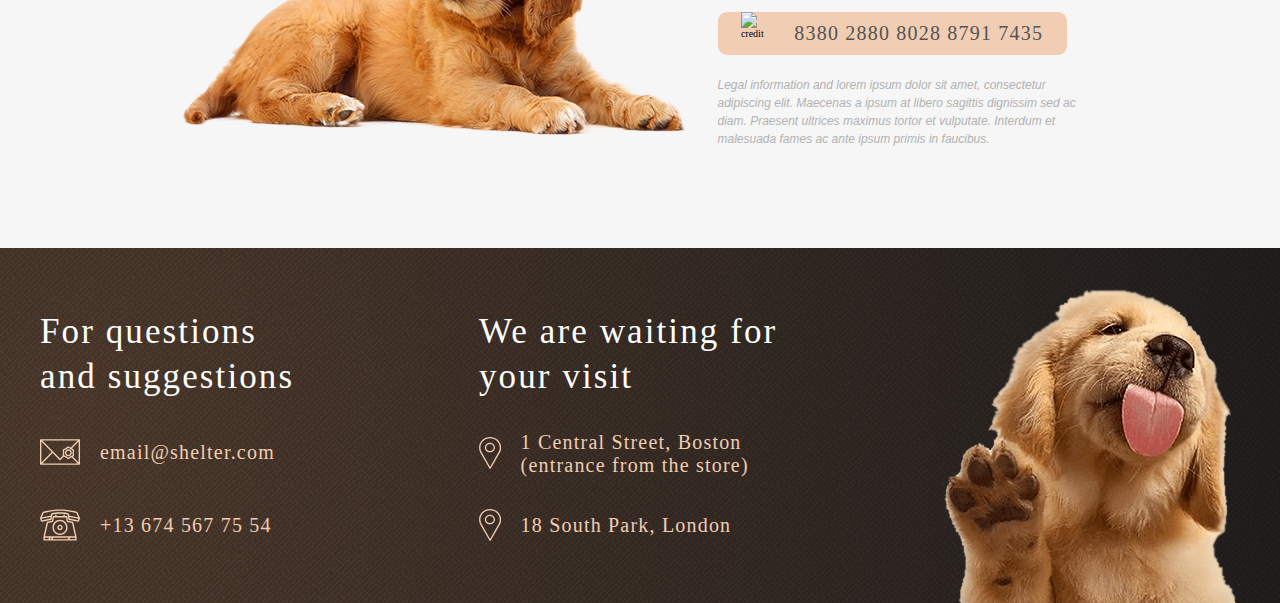
==== commit 73b2f38a: "feat: add buurger menu" ====
--- a/shelter/pages/main/index.html
+++ b/shelter/pages/main/index.html
@@ -16,15 +16,28 @@
                 </div>
                 <div class="logo-subtitle">Shelter for pets in Boston</div>
             </div>
+            <!-- burger -->
             <nav class="burger">
-                <img src="../../assets/icons/burger.svg" alt="">
+                <img id="burg" src="../../assets/icons/burger.svg" alt="">
+                   
             </nav>
+            <div id="burger-menu" class="burger-menu burg-slide-def">
+                <div class="bmn">
+                <ul class="bmnul">
+                    <li class="m-item bl"><a class="b-list-current" href="#">About the shelter</a></li>
+                    <li class="m-item bl"><a class="b-list" href="../ourpets/pets.html">Our pets</a></li>
+                    <li class="m-item bl"><a class="b-list" href="">Help the shelter</a></li>
+                    <li class="m-item bl"><a class="b-list" href="">Contacts</a></li>
+                </ul>
+            </div>
+            </div>
+            <!-- burger -->
             <nav class="navigation">
                 <ul class="menu">
-                    <li><a class="list-current" href="#">About the shelter</a></li>
-                    <li><a class="list" href="../ourpets/pets.html">Our pets</a></li>
-                    <li><a class="list" href="">Help the shelter</a></li>
-                    <li><a class="list" href="">Contacts</a></li>
+                    <li class="m-item"><a class="list-current" href="#">About the shelter</a></li>
+                    <li class="m-item"><a class="list" href="../ourpets/pets.html">Our pets</a></li>
+                    <li class="m-item"><a class="list" href="">Help the shelter</a></li>
+                    <li class="m-item"><a class="list" href="">Contacts</a></li>
                 </ul>
             </nav>
         </div>
@@ -35,7 +48,9 @@
             <div class="hero-content">
                 <h2 class="hero-content-title">Not only people need a house</h2>
                 <p class="hero-content-text">We offer to give a chance to a little and nice puppy with an extremely wide and open heart. He or she will love you more than anybody else in the world, you will see!</p>
+                <a href="../ourpets/pets.html">
                 <button class="btn hero-btn">Make a friend</button>
+                </a>
             </div>
             <img class="hero-img" src="../../assets/images/start-screen/start-screen-puppy.png"/>
         </div>
@@ -63,8 +78,10 @@
                         </button>
                     </div>
 
+                    <div class="sldcnt">
                     <div class="pets-slider-cont" id="slider"></div>
-
+                    </div>
+                    
                     <div id="arrow320">
                         <button class="arrow prev">
                             <img class="arrow-img" src="../../assets/icons/arrow.svg" alt="Left arrow"/>
@@ -80,7 +97,9 @@
                     </div>
                 </div>
                 <div class="pets-button">
+                    <a href="../ourpets/pets.html">
                     <button class="btn pets-btn">Get to know the rest</button>
+                    </a>
                 </div>
             </div>
 
--- a/shelter/pages/main/style.css
+++ b/shelter/pages/main/style.css
@@ -32,6 +32,7 @@
   --color-light-l: #cdcdcd;
   --color-light-xl: #ffffff;
   --color-light-l2: #f6f6f6;
+  --color-light: #FAFAFA;
   --color-dark-l: #545454;
   --color-dark-xl: #4c4c4c;
   --color-dark-xl2: #292929;
@@ -111,6 +112,7 @@
 .btn:hover {
   cursor: pointer;
   background-color: var(--color-primary-light);
+  transform: scale(1.05);
 }
 .btn:active {
   border: none;
@@ -160,6 +162,9 @@
   .burger {
     display: none;
   }
+  .burger-menu{
+    display: none;
+  }
   .navigation {
     width: 36.92%;
     min-width: 44rem;
@@ -187,6 +192,9 @@
   .burger {
     display: none;
   }
+  .burger-menu{
+    display: none;
+  }
   .navigation {
     width: 36.92%;
     min-width: 44rem;
@@ -210,16 +218,118 @@
     margin-top: 3rem;
     justify-content: space-between;
     align-items: center;
+    
   }
   .navigation,
   .menu {
     display: none;
   }
+ /*----------- burger-------------------------- */
 
   .burger {
     margin-top: 0.5rem;
     margin-right: 4.3rem;
-  }
+    z-index: 10;
+  }
+  .burger:hover{
+    cursor: pointer;
+  }
+  .burger-rotate{
+    transform: rotate(-90deg);
+    transition: 400ms ease-in;
+  }
+  .burger-rotate-back{
+    transform: rotate(0deg);
+    transition: 400ms ease-in;
+  }
+
+  .burger-menu{
+    position: absolute;
+    top:0;
+    right: 0;
+    width: 32rem;
+    height: 62.3rem;
+    background-color: var(--color-dark-xl2);
+    z-index: 5;
+  
+  }
+
+  .bmn {
+    width: 24.3rem;
+    height: 32.7rem;
+    margin: 50% auto;
+
+  }
+  .bmnul{
+    list-style: none;
+    text-align: center;
+    color: var(--color-light);
+  }
+  .bl{
+    margin-top: 4rem;
+  }
+
+  .b-list {
+    font-family: Arial;
+    font-size: 3.2rem;
+    font-style: normal;
+    font-weight: 400;
+    line-height: 160%;
+    letter-spacing: 0px;
+    color: var(--color-light-l);
+    text-decoration: none;
+  }
+  
+  .b-list-current {
+    color: #fafafa;
+    font-family: Arial;
+    font-size: 3.2rem;
+    font-style: normal;
+    font-weight: 400;
+    line-height: 160%;
+    letter-spacing: 0px;
+    text-decoration: none;
+    padding-bottom: 3px;
+    border-bottom: 3px solid var(--color-primary);
+  }
+
+
+  .logo{
+    z-index: 10;
+  }
+
+  .burg-slide-def{
+    transform: translateX(100%);
+    display: none;
+  }
+  .burg-slide-in{
+    animation: 1s bslidein;
+  }
+  .burg-slide-out{
+    animation: 1s bslideout;
+  }
+
+  @keyframes bslidein {
+    from {
+      transform: translateX(100%); 
+    }
+  
+    to {
+      margin-left: 0%;
+
+    }
+  }
+  @keyframes bslideout {
+    from {
+      margin-left: 0%;
+    }
+  
+    to {
+      transform: translateX(100%); 
+    }
+  }
+/* ----------------------------------------- */
+
 }
 
 .logo-title h1 {
@@ -270,6 +380,13 @@
   padding-bottom: 3px;
   border-bottom: 3px solid var(--color-primary);
 }
+
+.list:hover, .list-current:hover{
+  color: var(--color-primary);
+}
+.m-item:hover{
+  transform: scale(1.1);
+}
 /* ------------------------------------ section hero -----------------------------------*/
 
 @media (min-width: 1280px) {
@@ -551,6 +668,7 @@
     display: flex;
     flex-direction: column;
     justify-content: space-between;
+    overflow: hidden;
   }
   .pets-heading {
     height: 9rem;
@@ -566,6 +684,9 @@
     justify-content: space-between;
     align-items: center;
   }
+  .sldcnt{
+    width: 99rem;
+  }
   .pets-slider-cont {
     display: flex;
     flex-direction: row;
@@ -573,6 +694,7 @@
     width: 99rem;
   }
 
+  
   #arrow320 {
     display: none;
   }
@@ -656,10 +778,6 @@
     align-items: center;
   }
 
-  #jennifer,
-  #woody {
-    display: none;
-  }
   .arrow768 {
     display: none;
   }
@@ -677,6 +795,38 @@
   }
   .card-img {
     min-height: 55.17%;
+  }
+}
+
+.slide-right {
+  animation: 0.8s slidein;
+}
+.slide-left {
+  animation: 0.8s slideinl;
+}
+
+
+@keyframes slidein {
+  from {
+    transform: translateX(100%);
+    width: 300%; 
+  }
+
+  to {
+    margin-left: 0%;
+    width: 100%;
+  }
+}
+
+@keyframes slideinl {
+  from {
+    transform: translateX(-100%);
+    width: 300%; 
+  }
+
+  to {
+    margin-right: 0%;
+    width: 100%;
   }
 }
 
@@ -711,16 +861,17 @@
 .card {
   width: 27rem;
   height: 43.5rem;
-  background-color: var(--color-light-xl);
+  background-color: var(--color-light);
   display: flex;
   flex-direction: column;
-  justify-content: space-evenly;
+  justify-content: space-between;
   align-items: center;
   color: var(--color-dark-l);
   border-radius: 0.9rem;
+  padding-bottom: 2rem;
 }
 .card:hover {
-  border: solid 1px var(--color-primary);
+  box-shadow: 10px 10px 10px rgba(0,0,0,0.5);
 }
 
 .card-btn {
@@ -1083,6 +1234,7 @@
 
 .credit-card:hover {
   background-color: var(--color-primary-light);
+  transform: scale(1.05);
 }
 .credit-img {
   max-width: 3rem;
@@ -1283,6 +1435,7 @@
 }
 .footer-content a:hover {
   color: var(--color-primary-light);
+  transform: scale(1.05);
 }
 .pin {
   max-height: 3.2rem;
--- a/shelter/assets/modal.css
+++ b/shelter/assets/modal.css
@@ -27,7 +27,7 @@
       position: fixed;
       left: 0;
       bottom: 0;
-      background-color: #fff;
+      background-color: #fafafa;
       border-radius: 0.9rem;
     }
     .modal-pets-img {
@@ -38,9 +38,10 @@
       height: 85%;
       margin: 0 auto;
       position: relative;
-      top: 50%;
+      top: 45%;
       left: 50%;
       transform: translate(-50%, -45%);
+      border-radius: 1rem;
     }
   
     .mpt-header h4 {
@@ -104,7 +105,7 @@
       position: fixed;
       left: 0;
       bottom: 0;
-      background-color: #fff;
+      background-color: #fafafa;
       border-radius: 0.9rem;
     }
     .modal-pets-img {
@@ -118,6 +119,7 @@
       top: 50%;
       left: 50%;
       transform: translate(-50%, -45%);
+      border-radius: 1rem;
     }
   
     .mpt-header h4 {
@@ -181,7 +183,7 @@
       position: fixed;
       left: 0;
       bottom: 0;
-      background-color: #fff;
+      background-color: #fafafa;
       border-radius: 0.9rem;
     }
     .modal-pets-img {
@@ -245,4 +247,5 @@
   }
   .active-overlay{
     transform: scale(1);
+    z-index: 1;
   }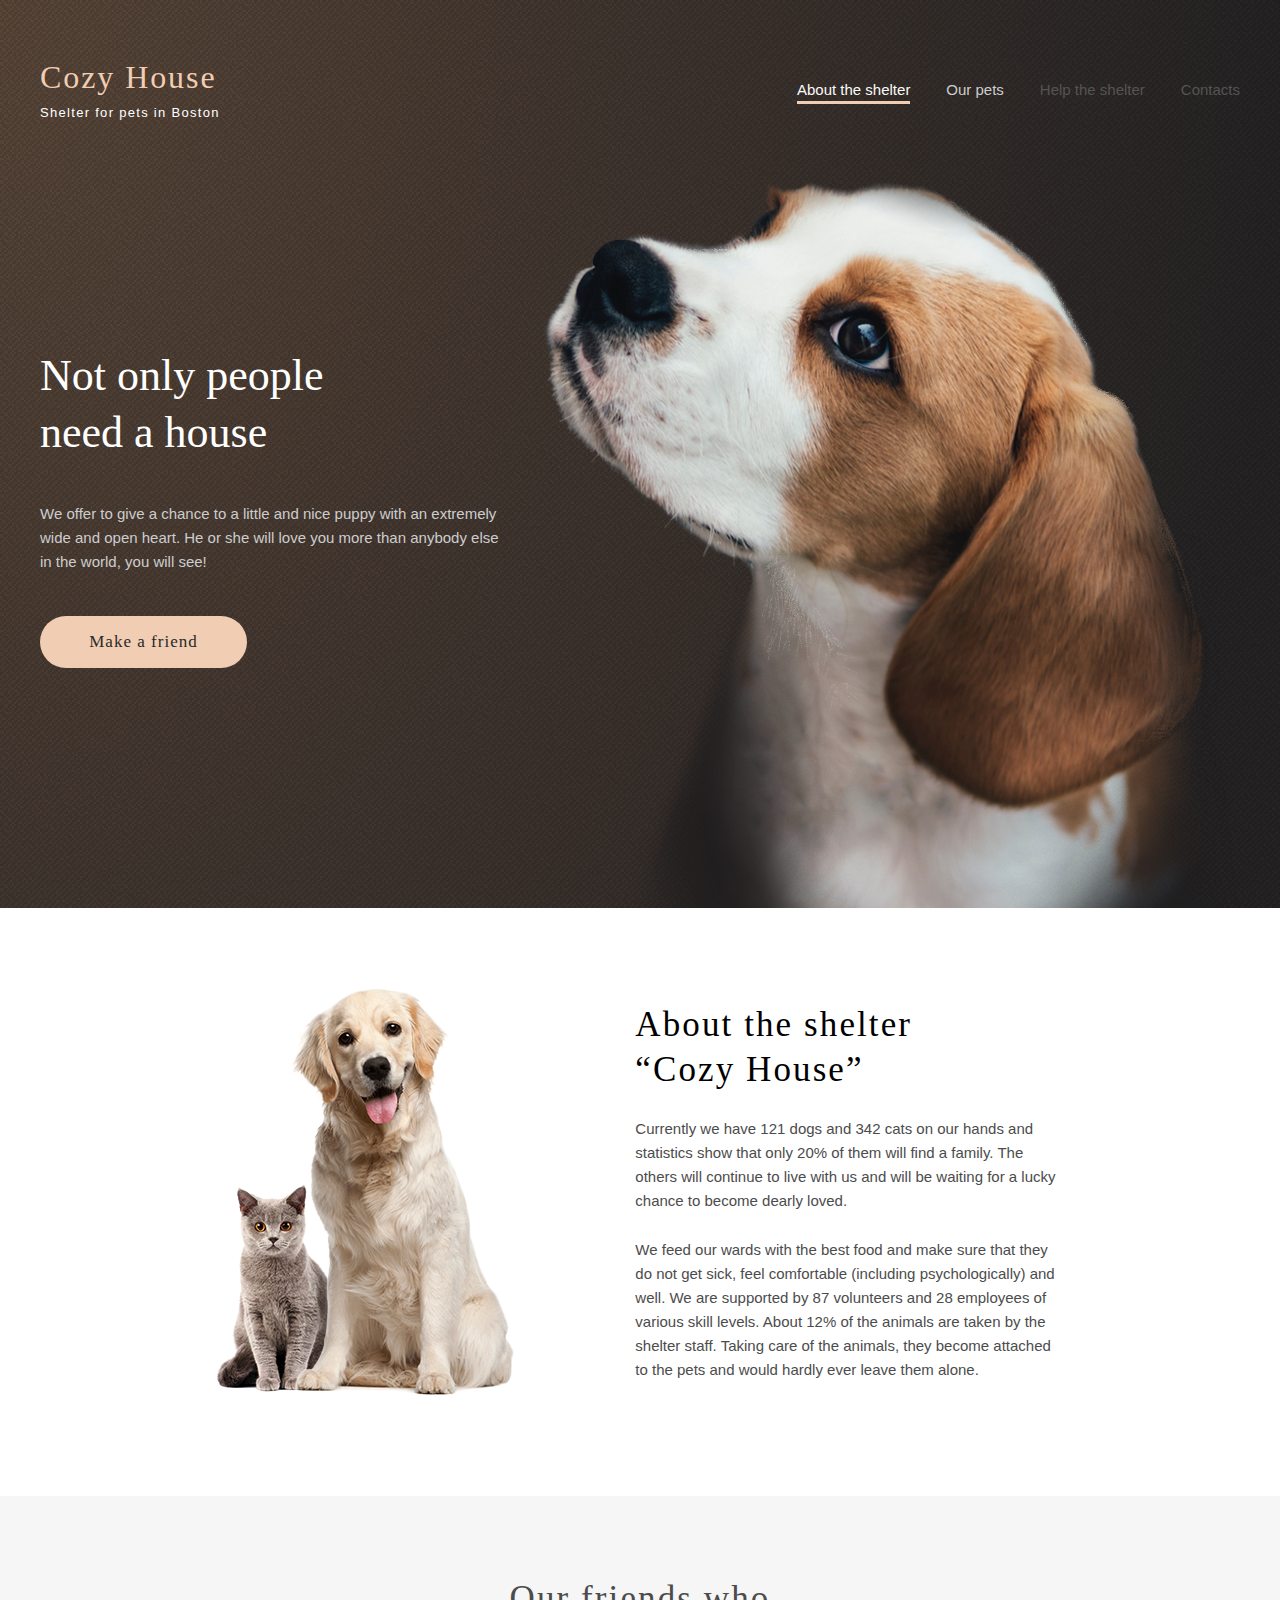
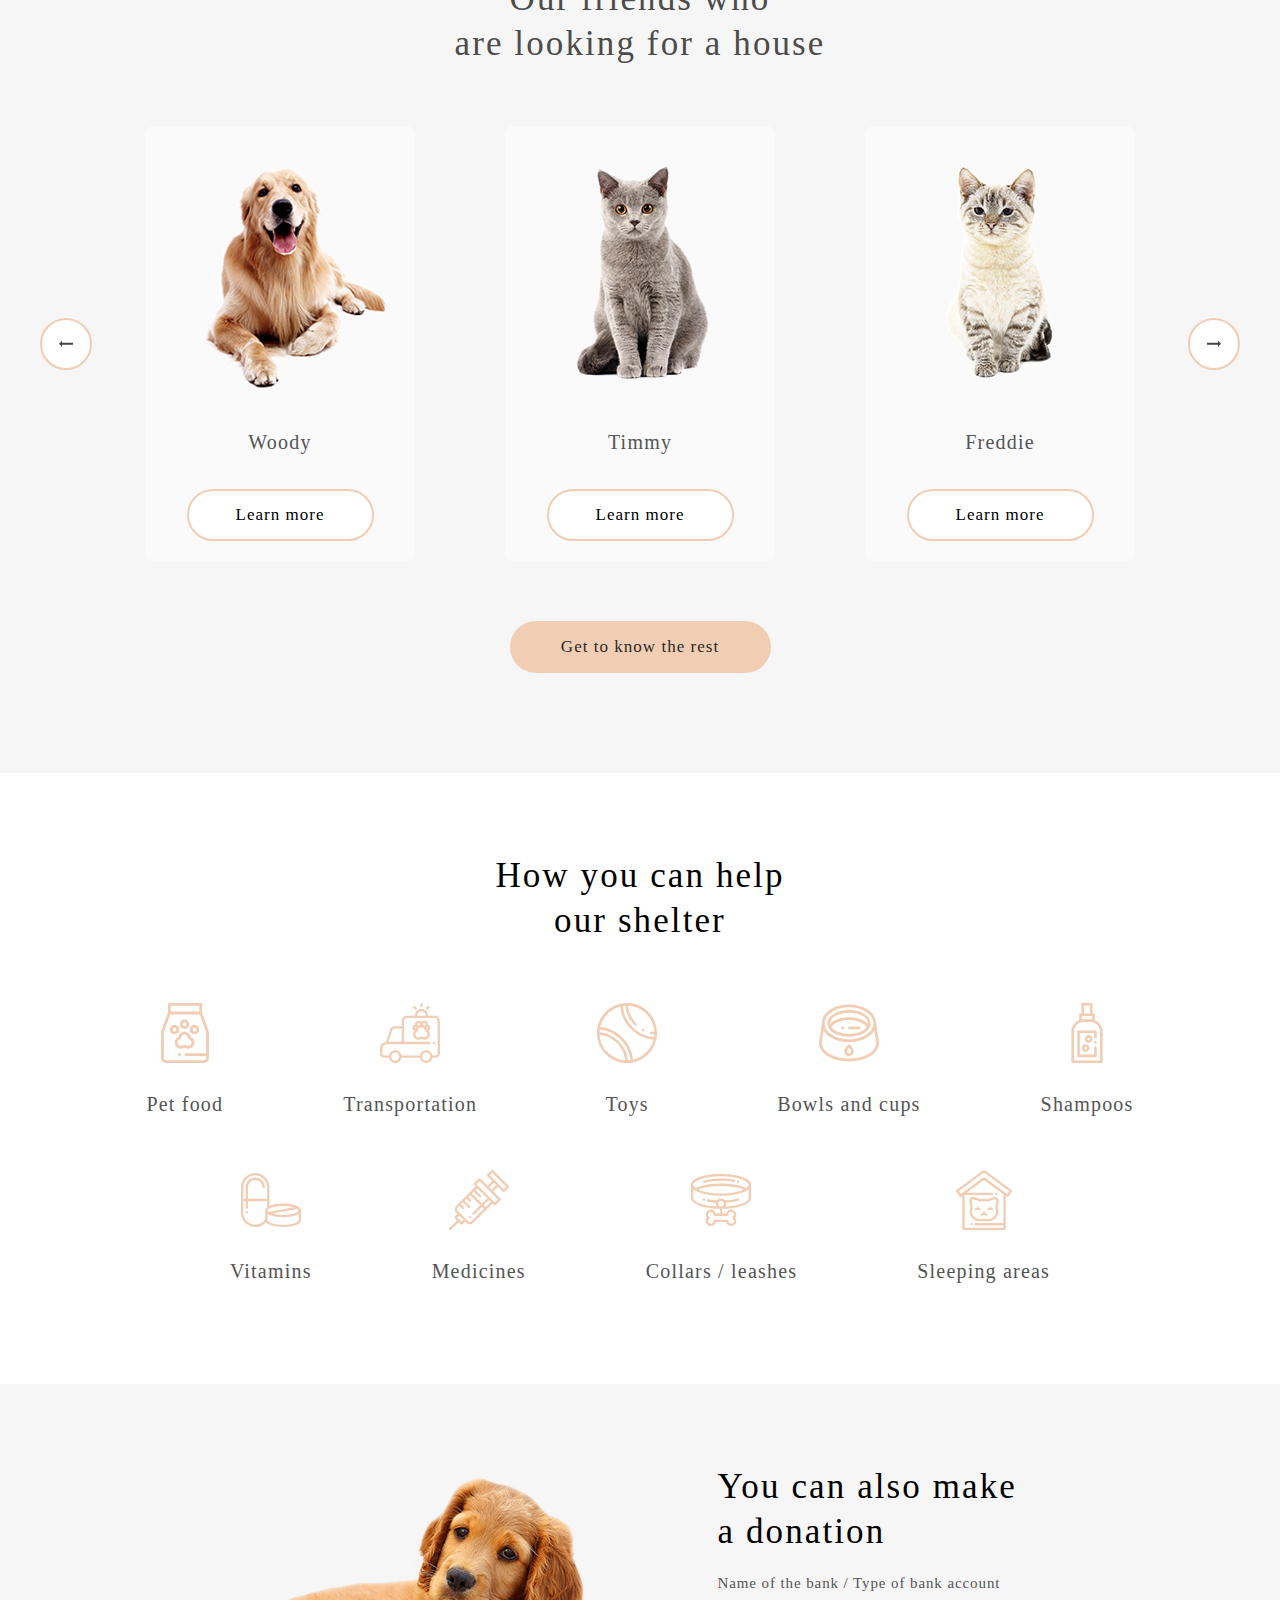
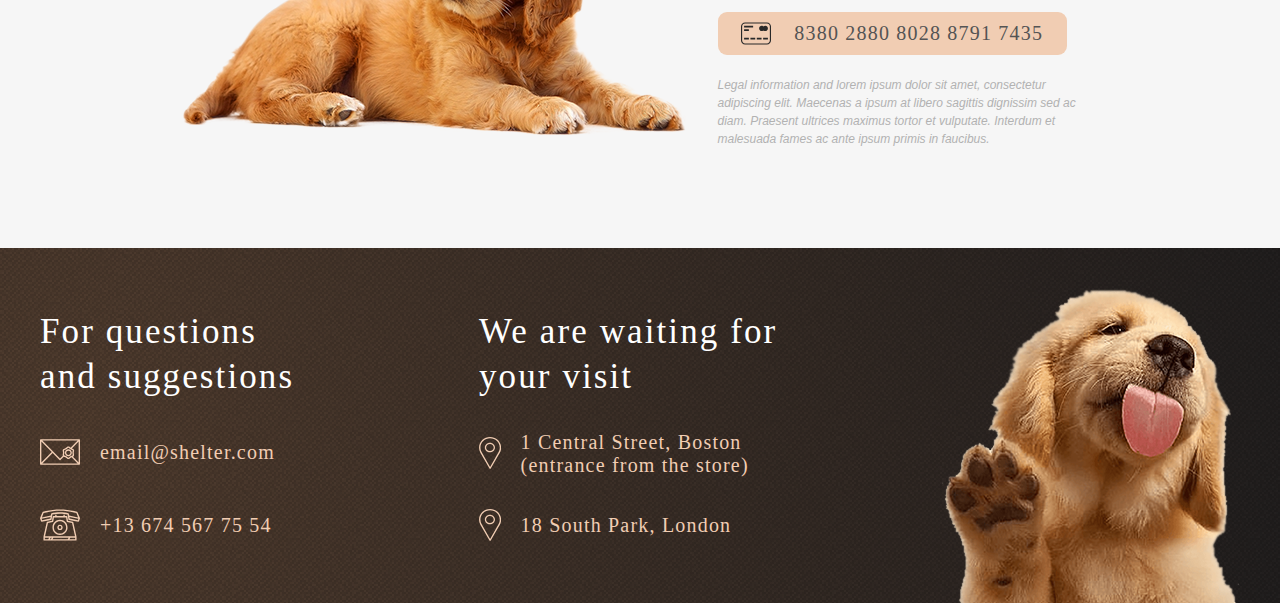
==== commit 9e83a0bf: "fix: few fixies" ====
--- a/shelter/pages/main/index.html
+++ b/shelter/pages/main/index.html
@@ -26,8 +26,8 @@
                 <ul class="bmnul">
                     <li class="m-item bl"><a class="b-list-current" href="#">About the shelter</a></li>
                     <li class="m-item bl"><a class="b-list" href="../ourpets/pets.html">Our pets</a></li>
-                    <li class="m-item bl"><a class="b-list" href="">Help the shelter</a></li>
-                    <li class="m-item bl"><a class="b-list" href="">Contacts</a></li>
+                    <li class="b-list bl">Help the shelter</li>
+                    <li class="b-list bl">Contacts</li>
                 </ul>
             </div>
             </div>
@@ -36,8 +36,8 @@
                 <ul class="menu">
                     <li class="m-item"><a class="list-current" href="#">About the shelter</a></li>
                     <li class="m-item"><a class="list" href="../ourpets/pets.html">Our pets</a></li>
-                    <li class="m-item"><a class="list" href="">Help the shelter</a></li>
-                    <li class="m-item"><a class="list" href="">Contacts</a></li>
+                    <li class="listn">Help the shelter</li>
+                    <li class="listn">Contacts</li>
                 </ul>
             </nav>
         </div>
@@ -48,9 +48,7 @@
             <div class="hero-content">
                 <h2 class="hero-content-title">Not only people need a house</h2>
                 <p class="hero-content-text">We offer to give a chance to a little and nice puppy with an extremely wide and open heart. He or she will love you more than anybody else in the world, you will see!</p>
-                <a href="../ourpets/pets.html">
-                <button class="btn hero-btn">Make a friend</button>
-                </a>
+                <button onclick="window.location.href='../ourpets/pets.html'" class="btn hero-btn">Make a friend</button>
             </div>
             <img class="hero-img" src="../../assets/images/start-screen/start-screen-puppy.png"/>
         </div>
@@ -192,7 +190,7 @@
                     <p class="inf-subh">Name of the bank / Type of bank account</p>
                     <div class="credit-card">
                         
-                        <img class="credit-img" src="../../assets/icons/credit-card" alt="credit" />
+                        <img class="credit-img" src="../../assets/icons/credit-card.svg" alt="credit" />
                         <span class="credit-number"><a class="crdtnmbr" href="#">8380 2880 8028 8791 7435</a></span>
                     </div>
                     <p class="legal-info">Legal information and lorem ipsum dolor sit amet, consectetur adipiscing elit. Maecenas a ipsum at libero sagittis dignissim sed ac diam. Praesent ultrices maximus tortor et vulputate. Interdum et malesuada fames ac ante ipsum primis in faucibus.</p>
--- a/shelter/pages/main/style.css
+++ b/shelter/pages/main/style.css
@@ -6,6 +6,9 @@
 
 *:focus {
   outline: none;
+}
+html{
+  overflow-x: hidden;
 }
 
 :root {
@@ -380,6 +383,17 @@
   padding-bottom: 3px;
   border-bottom: 3px solid var(--color-primary);
 }
+.listn {
+  font-family: Arial;
+  font-size: var(--font15);
+  font-style: normal;
+  font-weight: 400;
+  line-height: var(--line-height);
+  letter-spacing: 0px;
+  text-align: left;
+  color: var(--color-dark-l);
+  text-decoration: none;
+}
 
 .list:hover, .list-current:hover{
   color: var(--color-primary);
@@ -713,6 +727,7 @@
     display: flex;
     flex-direction: column;
     justify-content: space-between;
+    overflow: hidden;
   }
   .pets-heading {
     height: 9rem;
@@ -756,6 +771,7 @@
     flex-direction: column;
     justify-content: space-between;
     align-items: center;
+    overflow: hidden;
   }
   .pets-heading {
     height: 6.4rem;
@@ -872,6 +888,7 @@
 }
 .card:hover {
   box-shadow: 10px 10px 10px rgba(0,0,0,0.5);
+  background-color: var(--color-light-xl);
 }
 
 .card-btn {
--- a/shelter/assets/modal.css
+++ b/shelter/assets/modal.css
@@ -6,7 +6,7 @@
       position: fixed;
       top: 50%;
       left: 50%;
-      transform: translate(-50%, -50%) scale(0);
+      transform: translate(calc(-50% + 7.6rem), calc(-50% - 2.6rem)) scale(0);
       transition: 200ms ease-in-out;
       z-index: 10;
     }
@@ -76,6 +76,11 @@
       letter-spacing: 0.06em;
       text-align: left;
     }
+
+    .active-modal{
+      transform: translate(calc(-50% + 2.6rem), calc(-50% - 2.6rem)) scale(1);
+      transition: 200ms ease-in-out;
+    }
   }
   @media (min-width: 768px) and (max-width: 1279px) {
     .modal-window {
@@ -154,6 +159,11 @@
       letter-spacing: 0.06em;
       text-align: left;
     }
+
+    .active-modal{
+      transform: translate(calc(-50% + 2.6rem), calc(-50% - 2.6rem)) scale(1);
+      transition: 200ms ease-in-out;
+    }
   }
   @media (min-width: 320px) and (max-width: 767px) {
     .modal-window {
@@ -227,6 +237,11 @@
       letter-spacing: 0.06em;
       text-align: left;
     }
+
+    .active-modal{
+      transform: translate(calc(-50% + 1.5rem), calc(-50% - 2.6rem)) scale(1);
+      transition: 200ms ease-in-out;
+    }
   }
   
   .mpt-list{
@@ -241,11 +256,11 @@
     background: rgba(41, 41, 41, 0.6);
     transform: scale(0);
   }
-  .active-modal{
-    transform: translate(-50%, -50%) scale(1);
-    transition: 200ms ease-in-out;
-  }
+
   .active-overlay{
     transform: scale(1);
     z-index: 1;
+  }
+  .modal-window:not(:hover) .arr-opas{
+    background-color: var(--color-primary);
   }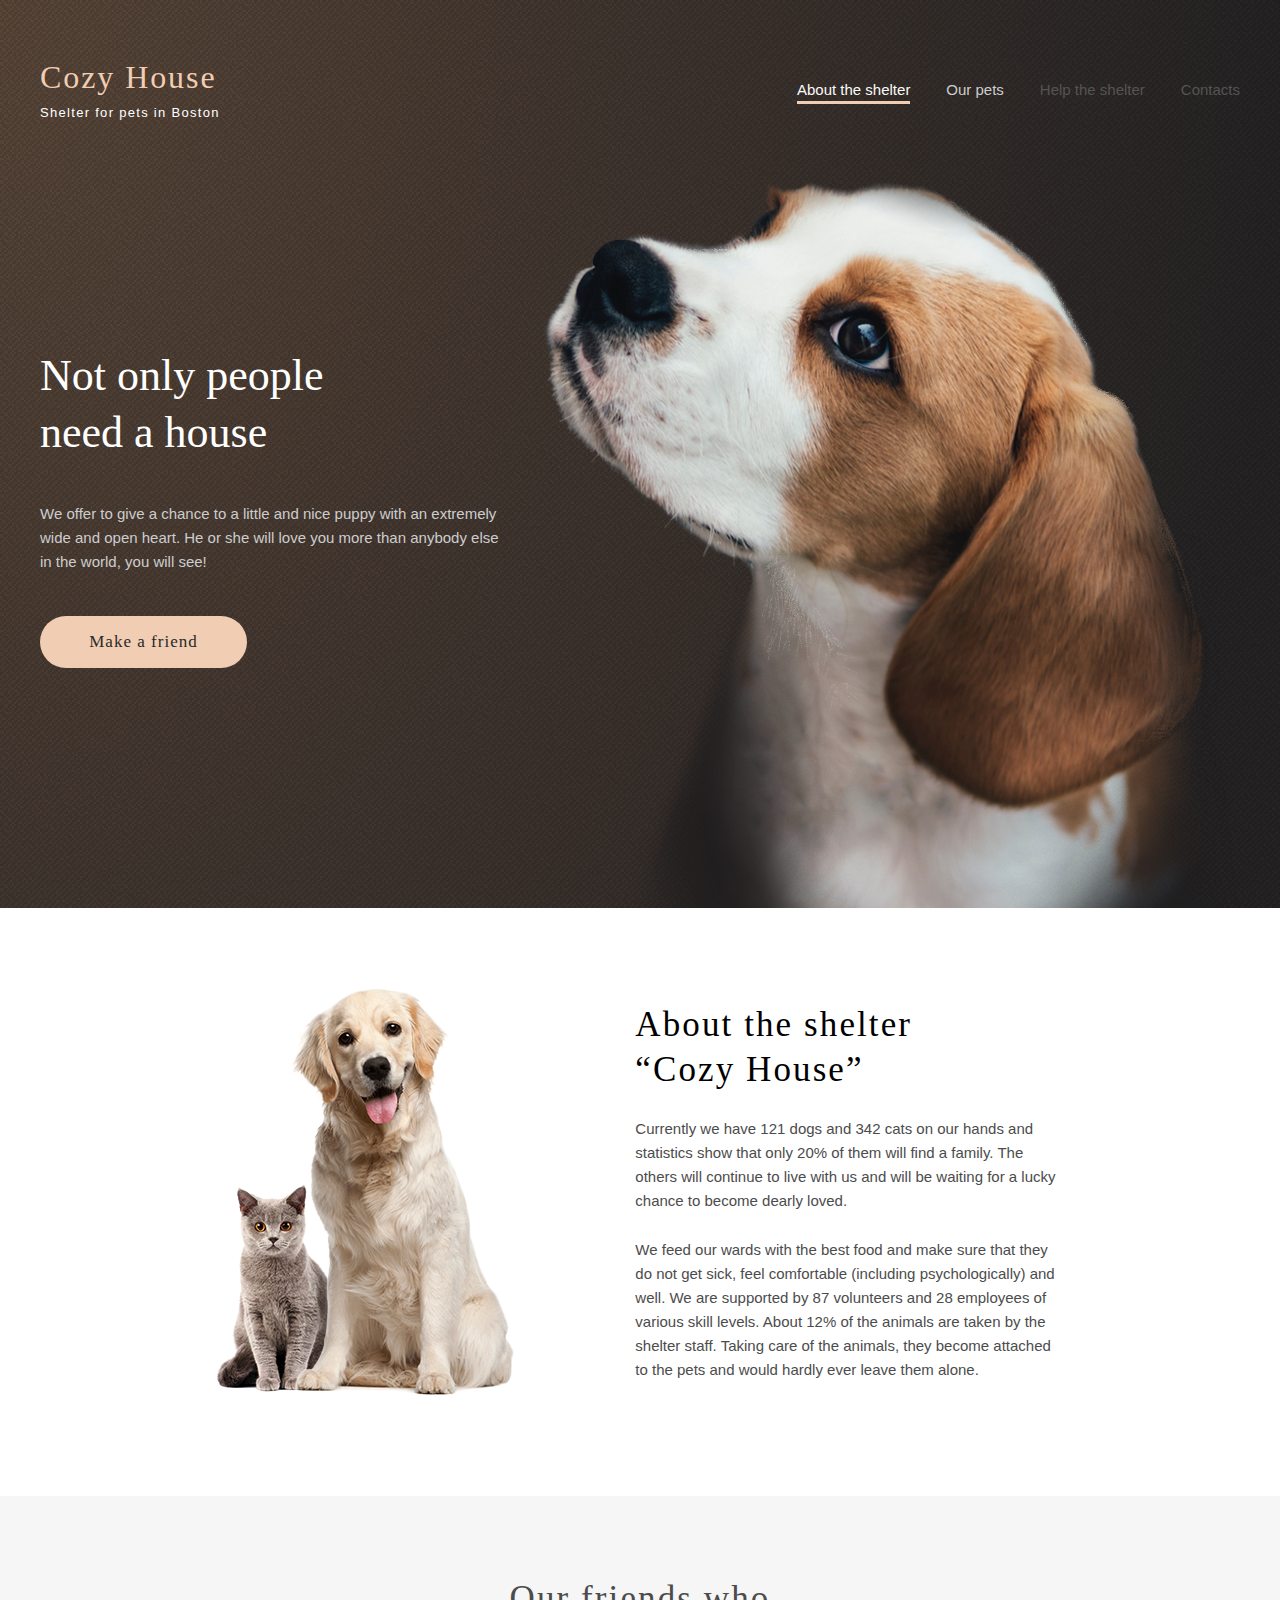
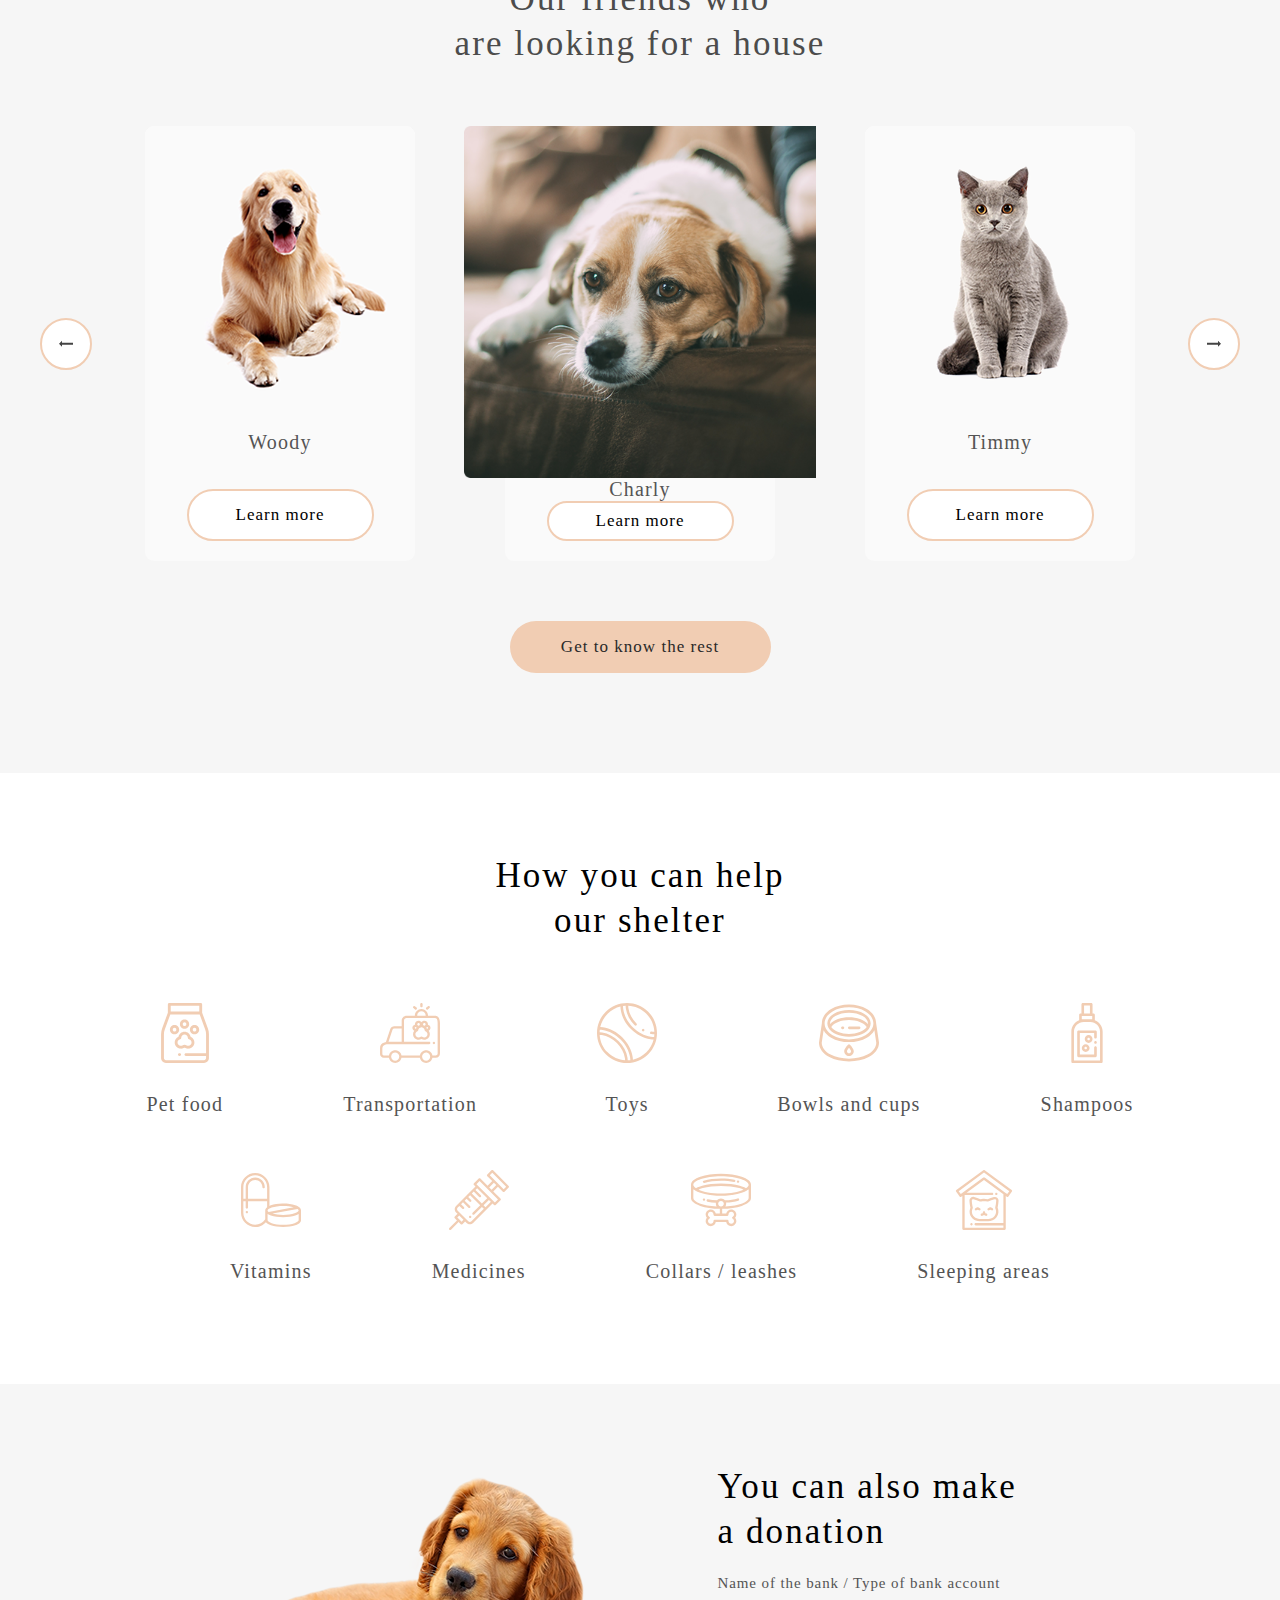
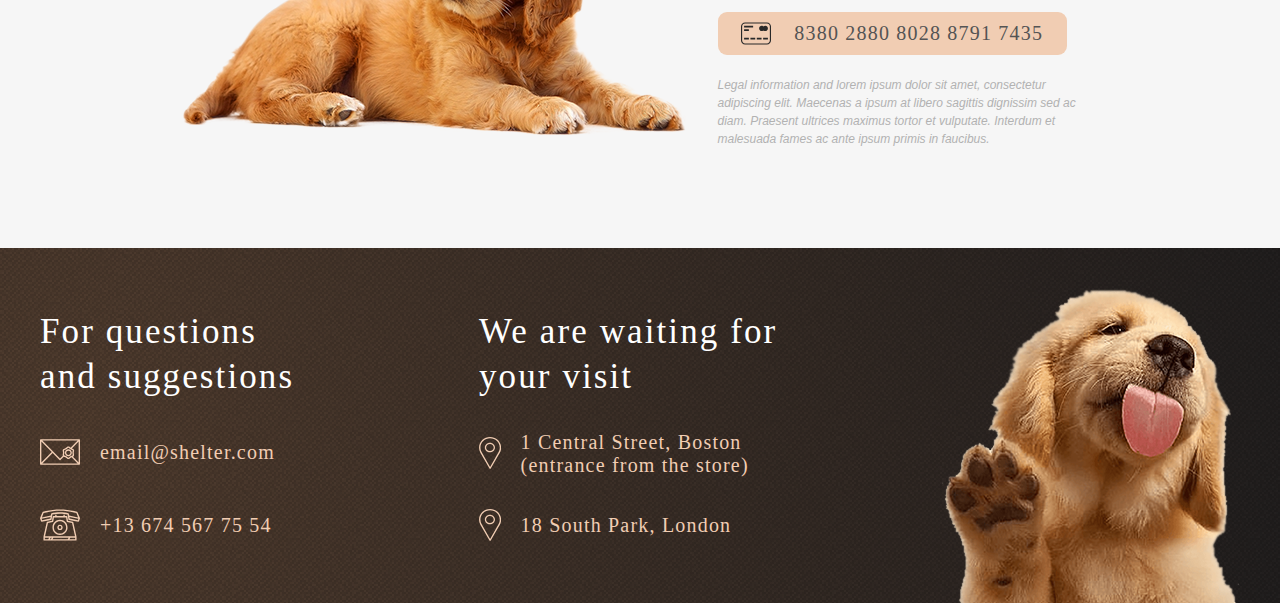
==== commit cfd2c748: "feat: add favicon" ====
--- a/shelter/pages/main/index.html
+++ b/shelter/pages/main/index.html
@@ -6,6 +6,7 @@
     <title>Shelter</title>
     <link rel="stylesheet" href="style.css">
     <link rel="stylesheet" href="../../assets/modal.css">
+    <link rel="icon" href="../../assets/icons/favicon.ico" type="image/x-icon">
 </head>
 <body>
     <header>
